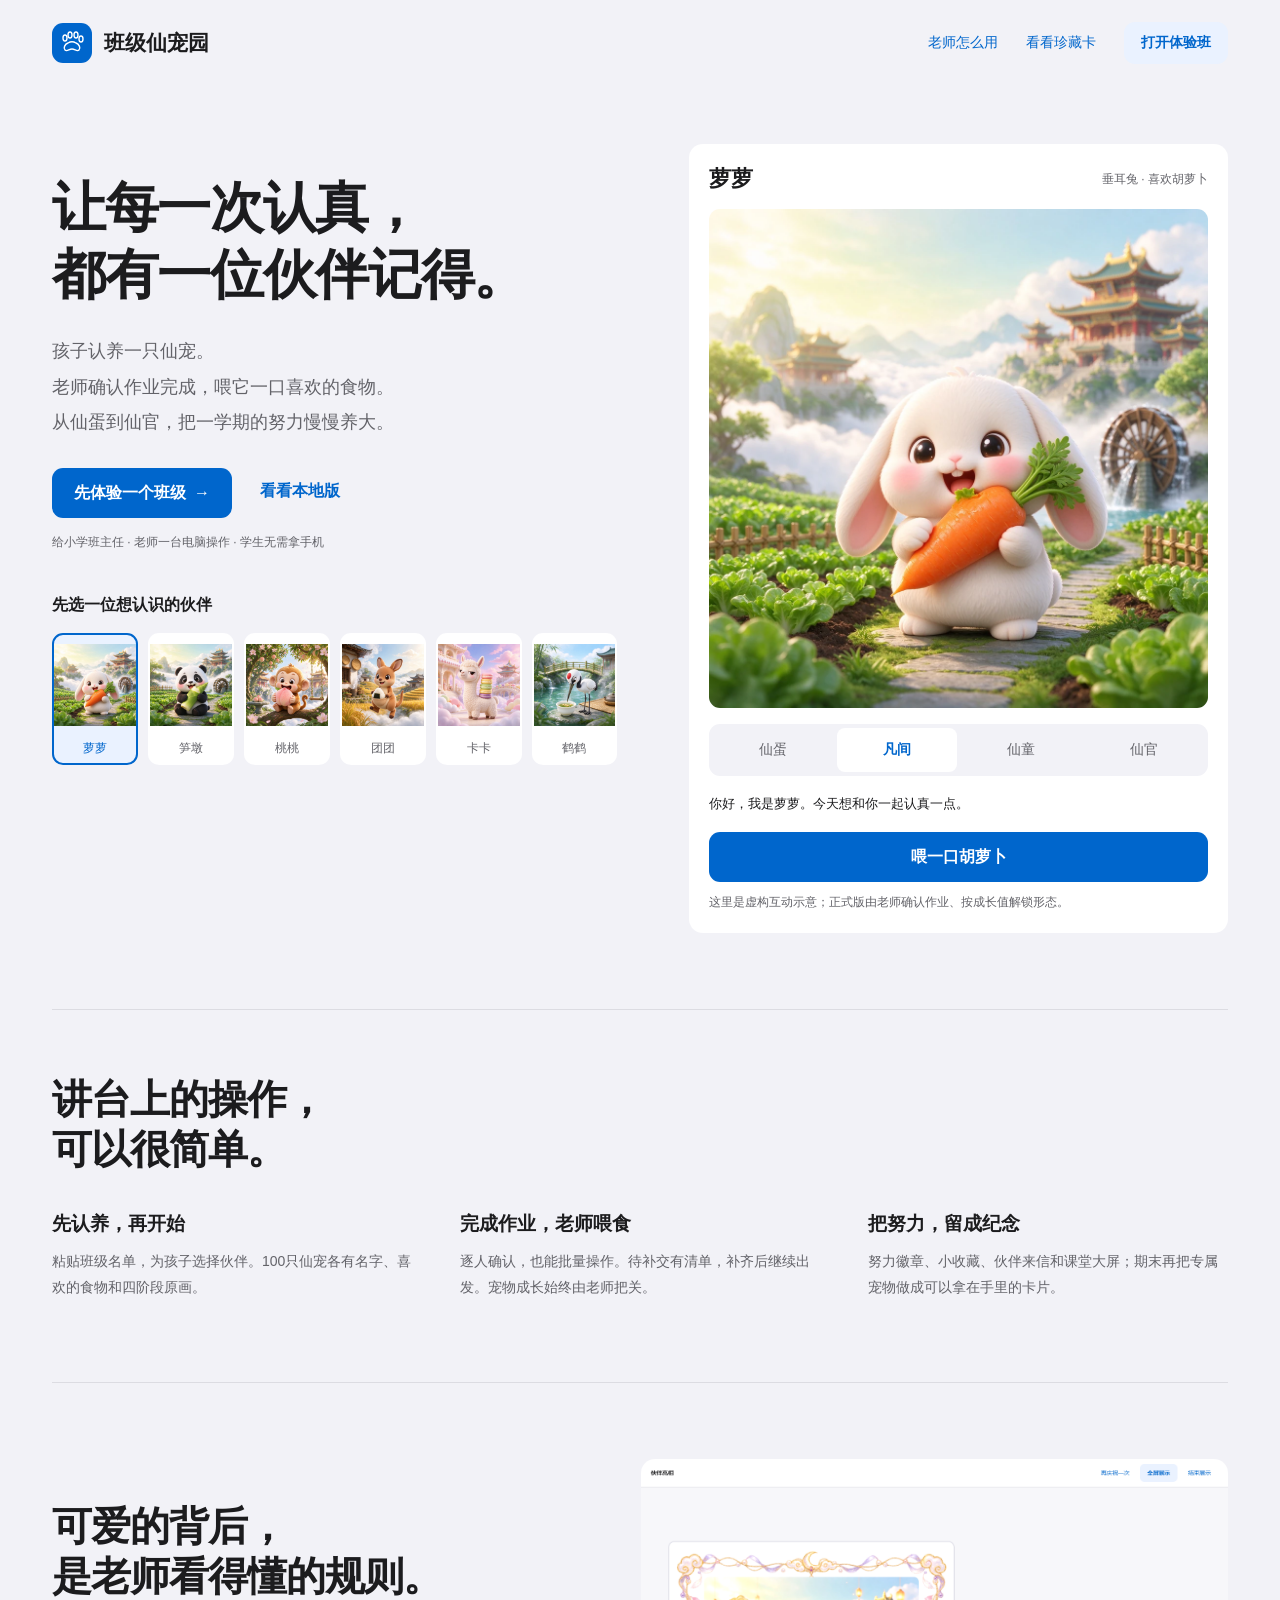
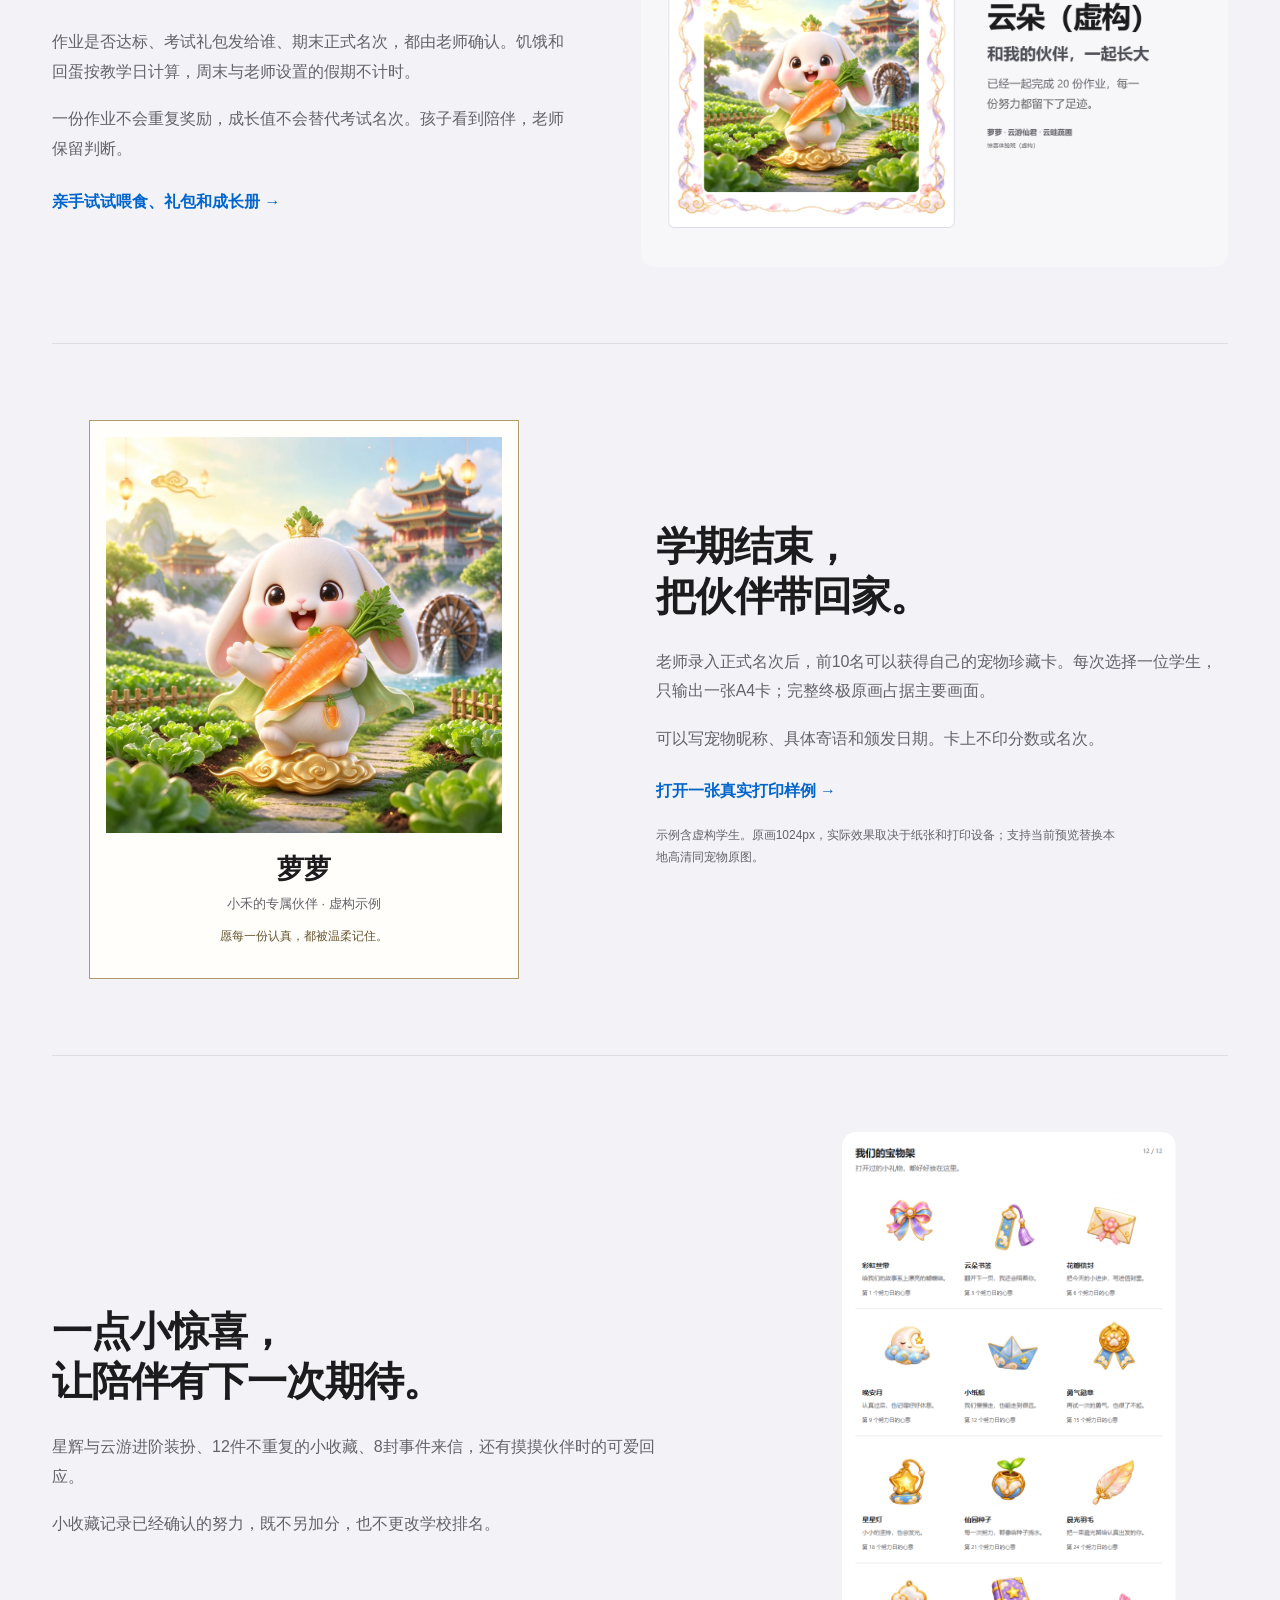
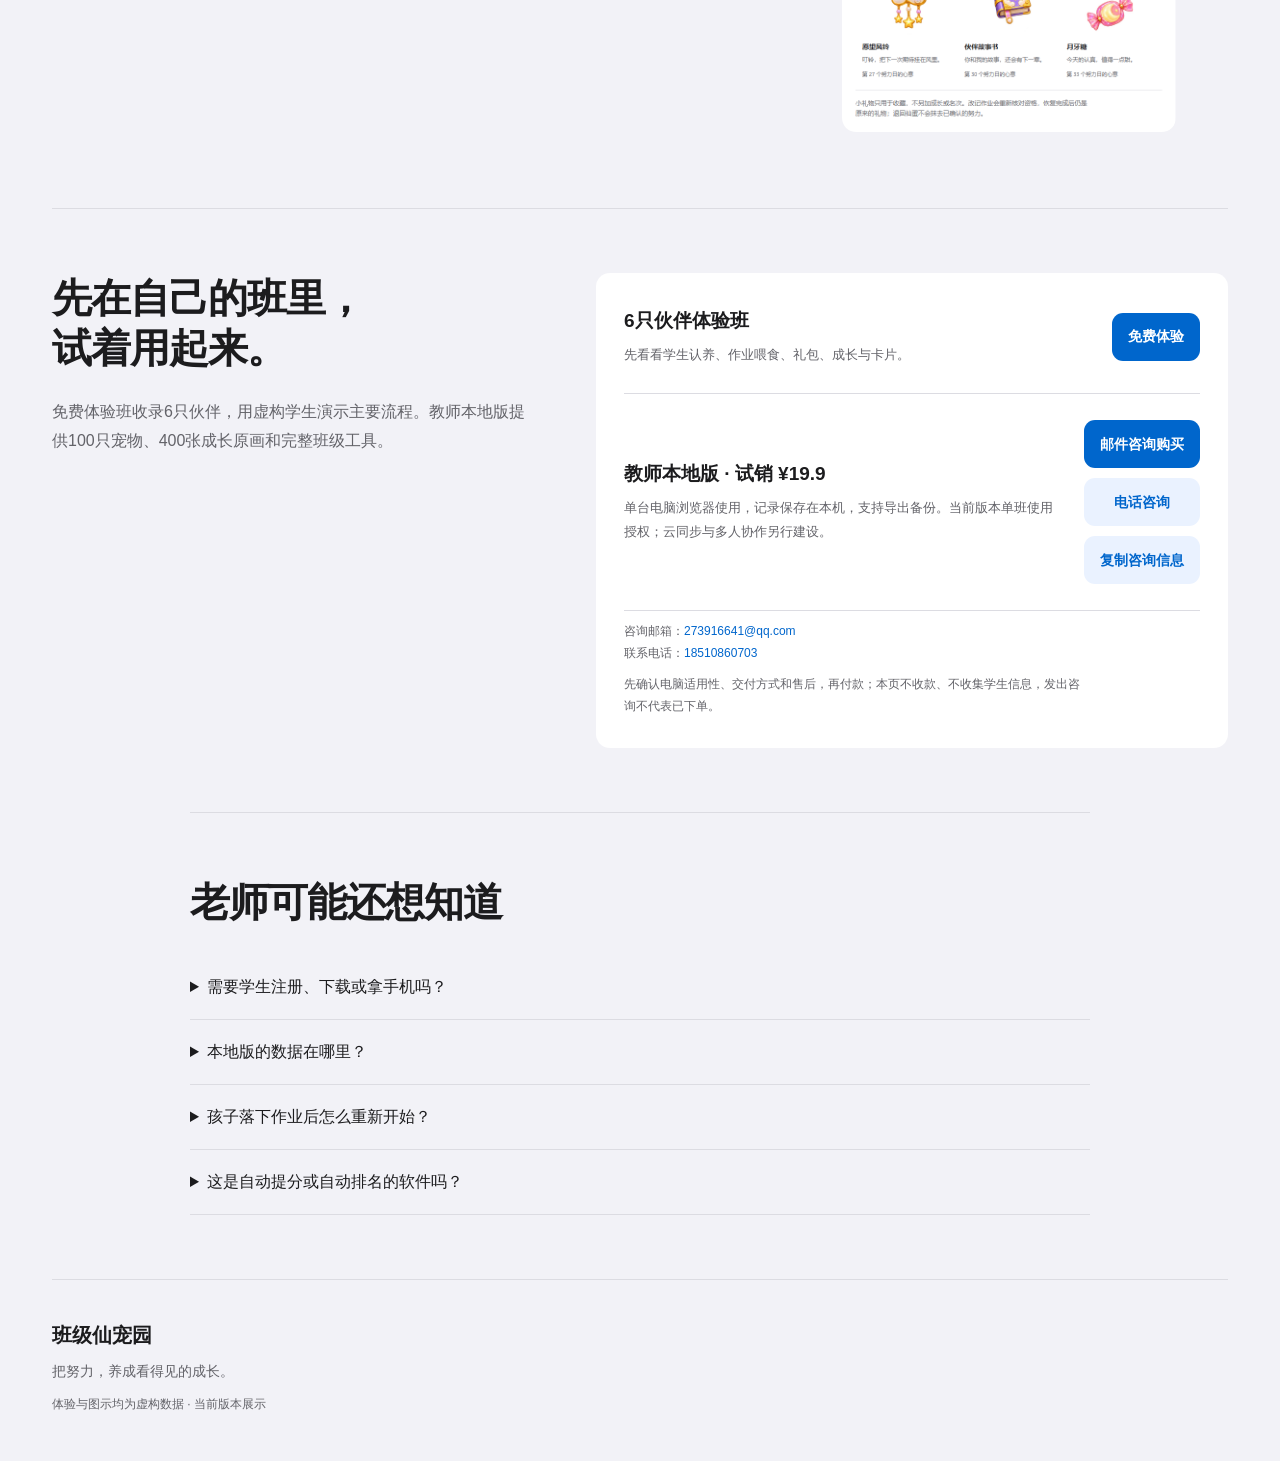
==== index.html @ 9fc4181c "Publish six-pet classroom demo" ====
<!doctype html>
<html lang="zh-CN"><head><meta charset="utf-8"><meta name="viewport" content="width=device-width,initial-scale=1"><meta name="description" content="班级仙宠园：让老师确认的每一份努力，成为宠物的成长。小学班主任用的宠物陪伴、作业激励与单张珍藏卡工具。"><title>班级仙宠园 · 让认真，被伙伴记住</title><link rel="stylesheet" href="sales.css"></head>
<body>
<header class="top"><a class="brand" href="#home"><svg viewBox="0 0 24 24" aria-hidden="true"><path d="M8 12c-3 1-5 5-3 7s4-1 7-1 5 3 7 1 0-6-3-7c-3-2-5-2-8 0Z"/><ellipse cx="5" cy="7" rx="2" ry="3"/><ellipse cx="10" cy="4" rx="2" ry="3"/><ellipse cx="16" cy="4" rx="2" ry="3"/><ellipse cx="21" cy="8" rx="2" ry="3"/></svg>班级仙宠园</a><nav aria-label="页面导航"><a href="#how">老师怎么用</a><a href="#card">看看珍藏卡</a><a class="small-action" href="demo/index.html">打开体验班</a></nav></header>
<main id="home">
<section class="adoption" aria-labelledby="mainTitle"><div class="intro"><h1 id="mainTitle">让每一次认真，<br>都有一位伙伴记得。</h1><p class="lead">孩子认养一只仙宠。<br>老师确认作业完成，喂它一口喜欢的食物。<br>从仙蛋到仙官，把一学期的努力慢慢养大。</p><div class="hero-actions"><a class="primary" href="demo/index.html">先体验一个班级<span aria-hidden="true"> →</span></a><a class="text-link" href="#offer">看看本地版</a></div><p class="caption">给小学班主任 · 老师一台电脑操作 · 学生无需拿手机</p><div class="pet-pick"><h2>先选一位想认识的伙伴</h2><div id="petPicker" class="pet-picker" role="group" aria-label="选择演示宠物"></div></div></div>
<div class="pet-preview"><div class="preview-title"><strong id="petName">萝萝</strong><span id="petSpecies">垂耳兔 · 喜欢胡萝卜</span></div><img id="mainPet" src="assets/pet-1-mortal.webp" width="1024" height="1024" alt="萝萝的凡间形态"><div class="form-picker" role="group" aria-label="预览四种成长形态"><button data-form="egg">仙蛋</button><button data-form="mortal" aria-pressed="true">凡间</button><button data-form="child">仙童</button><button data-form="official">仙官</button></div><div class="pet-reply" role="status"><span id="petReply">给我一口喜欢的食物，听听我想说的话。</span></div><button id="tryFeed" class="primary feed">喂一口胡萝卜</button><p class="caption demo-note">这里是虚构互动示意；正式版由老师确认作业、按成长值解锁形态。</p></div></section>
<section id="how" class="how"><h2>讲台上的操作，<br>可以很简单。</h2><div class="steps"><article><h3>先认养，再开始</h3><p>粘贴班级名单，为孩子选择伙伴。100只仙宠各有名字、喜欢的食物和四阶段原画。</p></article><article><h3>完成作业，老师喂食</h3><p>逐人确认，也能批量操作。待补交有清单，补齐后继续出发。宠物成长始终由老师把关。</p></article><article><h3>把努力，留成纪念</h3><p>努力徽章、小收藏、伙伴来信和课堂大屏；期末再把专属宠物做成可以拿在手里的卡片。</p></article></div></section>
<section class="proof"><div><h2>可爱的背后，<br>是老师看得懂的规则。</h2><p>作业是否达标、考试礼包发给谁、期末正式名次，都由老师确认。饥饿和回蛋按教学日计算，周末与老师设置的假期不计时。</p><p>一份作业不会重复奖励，成长值不会替代考试名次。孩子看到陪伴，老师保留判断。</p><a class="text-link" href="demo/index.html">亲手试试喂食、礼包和成长册 →</a></div><img src="assets/classroom.png" width="1440" height="1000" loading="lazy" alt="虚构学生的伙伴大屏展示，完整宠物原画与表扬文字"></section>
<section id="card" class="card-story"><div class="card-picture"><img id="cardPet" src="assets/pet-1-official.webp" width="1024" height="1024" loading="lazy" alt="萝萝的仙官终极原画"><div><strong id="cardPetName">萝萝</strong><span>小禾的专属伙伴 · 虚构示例</span><p>愿每一份认真，都被温柔记住。</p></div></div><div><h2>学期结束，<br>把伙伴带回家。</h2><p>老师录入正式名次后，前10名可以获得自己的宠物珍藏卡。每次选择一位学生，只输出一张A4卡；完整终极原画占据主要画面。</p><p>可以写宠物昵称、具体寄语和颁发日期。卡上不印分数或名次。</p><a class="text-link" href="assets/单张卡样例.pdf" target="_blank" rel="noopener">打开一张真实打印样例 →</a><p class="caption">示例含虚构学生。原画1024px，实际效果取决于纸张和打印设备；支持当前预览替换本地高清同宠物原图。</p></div></section>
<section class="collection-story"><div><h2>一点小惊喜，<br>让陪伴有下一次期待。</h2><p>星辉与云游进阶装扮、12件不重复的小收藏、8封事件来信，还有摸摸伙伴时的可爱回应。</p><p>小收藏记录已经确认的努力，既不另加分，也不更改学校排名。</p></div><img src="assets/collection.png" width="694" height="1246" loading="lazy" alt="12件收藏插画：丝带、书签、信封、月亮、纸船、勋章等"></section>
<section id="offer" class="offer"><div><h2>先在自己的班里，<br>试着用起来。</h2><p>免费体验班收录6只伙伴，用虚构学生演示主要流程。教师本地版提供100只宠物、400张成长原画和完整班级工具。</p></div><div class="offer-body"><div class="offer-line"><div><h3>6只伙伴体验班</h3><p>先看看学生认养、作业喂食、礼包、成长与卡片。</p></div><a class="primary" href="demo/index.html">免费体验</a></div><div class="offer-line"><div><h3>教师本地版 · 试销 ¥19.9</h3><p>单台电脑浏览器使用，记录保存在本机，支持导出备份。当前版本单班使用授权；云同步与多人协作另行建设。</p></div><div class="offer-contact"><a class="primary" id="emailPurchase" href="mailto:273916641@qq.com?subject=%E5%92%A8%E8%AF%A2%E8%B4%AD%E4%B9%B0%E7%8F%AD%E7%BA%A7%E4%BB%99%E5%AE%A0%E5%9B%AD%E6%95%99%E5%B8%88%E6%9C%AC%E5%9C%B0%E7%89%88&amp;body=%E6%82%A8%E5%A5%BD%EF%BC%8C%E6%88%91%E6%83%B3%E4%BA%86%E8%A7%A319.9%E5%85%83%E8%AF%95%E9%94%80%E7%9A%84%E7%8F%AD%E7%BA%A7%E4%BB%99%E5%AE%A0%E5%9B%AD%E6%95%99%E5%B8%88%E6%9C%AC%E5%9C%B0%E7%89%88%EF%BC%88%E5%BD%93%E5%89%8D%E7%89%88%E6%9C%AC%E3%80%81%E5%8D%95%E8%80%81%E5%B8%88%E5%8D%95%E7%8F%AD%EF%BC%89%E3%80%82%E8%AF%B7%E5%85%88%E7%A1%AE%E8%AE%A4%E9%80%82%E7%94%A8%E7%94%B5%E8%84%91%E3%80%81%E4%BA%A4%E4%BB%98%E6%96%B9%E5%BC%8F%E3%80%81%E5%94%AE%E5%90%8E%E8%8C%83%E5%9B%B4%E5%92%8C%E4%BB%98%E6%AC%BE%E4%BF%A1%E6%81%AF%E3%80%82%E8%AF%B7%E5%8B%BF%E5%9C%A8%E9%82%AE%E4%BB%B6%E4%B8%AD%E5%8F%91%E9%80%81%E5%AD%A6%E7%94%9F%E7%9C%9F%E5%AE%9E%E5%90%8D%E5%8D%95%E3%80%82">邮件咨询购买</a><a class="secondary" id="phonePurchase" href="tel:+8618510860703">电话咨询</a><button class="secondary" id="interestButton">复制咨询信息</button></div></div><div id="interestBox" hidden><label for="interestText">复制后发送至 273916641@qq.com，也可拨打 18510860703 咨询</label><textarea id="interestText" rows="4" readonly>我想了解“班级仙宠园”教师本地版：请发我当前试销报价、完整交付内容、使用要求与售后范围。我已经体验过示例班级。
咨询邮箱：273916641@qq.com
联系电话：18510860703</textarea><p id="copyStatus" role="status"></p></div><p class="caption contact-details">咨询邮箱：<a href="mailto:273916641@qq.com">273916641@qq.com</a><br>联系电话：<a href="tel:+8618510860703">18510860703</a></p><p class="caption">先确认电脑适用性、交付方式和售后，再付款；本页不收款、不收集学生信息，发出咨询不代表已下单。</p></div></section>
<section class="faq"><h2>老师可能还想知道</h2><details><summary>需要学生注册、下载或拿手机吗？</summary><p>不需要。主要操作由老师在电脑上完成，可以用教室大屏展示伙伴和表扬。</p></details><details><summary>本地版的数据在哪里？</summary><p>保存在这台电脑、这个浏览器内。请定期导出班级备份；清理浏览器数据、换浏览器或换电脑时，需要用备份恢复。本地版不自动跨设备同步。</p></details><details><summary>孩子落下作业后怎么重新开始？</summary><p>老师确认补交后可以继续喂食；三教学日饥饿回蛋的默认规则可调整。过往已确认的努力与收藏保留。老师应结合孩子的具体情况使用工具。</p></details><details><summary>这是自动提分或自动排名的软件吗？</summary><p>它是课堂激励与陪伴工具，成绩效果需要真实班级使用后验证。考试奖励和学校正式名次由老师确认，软件不自动替老师评价学生。</p></details></section>
</main><footer><strong>班级仙宠园</strong><p>把努力，养成看得见的成长。</p><span>体验与图示均为虚构数据 · 当前版本展示</span></footer>
<script src="pet-samples.js"></script><script src="sales.js"></script></body></html>
---- sales.css ----
:root{--paper:#f2f2f7;--surface:#fff;--ink:#1c1c1e;--muted:#636369;--accent:#0066cc;--pale:#eaf2ff;--line:#dcdce2;--radius:14px;font-family:-apple-system,BlinkMacSystemFont,"Segoe UI","PingFang SC","Microsoft YaHei",sans-serif;color:var(--ink);background:var(--paper);color-scheme:light}*{box-sizing:border-box}body{margin:0;-webkit-font-smoothing:antialiased}button,a,input,textarea{font:inherit}a{color:var(--accent);text-decoration:none}button{cursor:pointer}button:focus-visible,a:focus-visible,summary:focus-visible,textarea:focus-visible{outline:3px solid var(--accent);outline-offset:4px}p{font-size:16px;line-height:1.85;margin:0 0 18px;max-width:70ch;color:var(--muted)}h1,h2,h3{margin:0;line-height:1.25;letter-spacing:-.025em}h1{font-size:clamp(35px,4.2vw,56px);font-weight:750}h2{font-size:clamp(28px,3.2vw,40px);font-weight:700}h3{font-size:19px;line-height:1.5;letter-spacing:0}.top{max-width:1248px;margin:auto;min-height:86px;padding:20px 36px;display:flex;justify-content:space-between;align-items:center;gap:24px}.brand{display:flex;align-items:center;gap:12px;font-size:21px;font-weight:700;color:var(--ink)}.brand svg{width:40px;height:40px;fill:none;stroke:white;stroke-width:1.4;background:var(--accent);padding:8px;border-radius:11px}.top nav{display:flex;align-items:center;gap:28px;font-size:14px}.small-action{padding:12px 17px;border-radius:11px;background:var(--pale);font-weight:600}main{max-width:1248px;margin:auto;padding:30px 36px 0}.adoption{display:grid;grid-template-columns:1.05fr 1fr;align-items:start;gap:72px;padding:28px 0 76px}.intro{padding-top:30px}.lead{margin-top:26px;font-size:18px;line-height:1.95}.hero-actions{display:flex;align-items:center;gap:28px;margin:28px 0 14px}.primary,.secondary{border:0;display:inline-flex;align-items:center;justify-content:center;gap:8px;min-height:48px;padding:13px 22px;border-radius:11px;background:var(--accent);color:white;font-weight:600;line-height:1.5}.primary:hover{background:#0057ad}.secondary{background:var(--pale);color:var(--accent)}.secondary:hover{background:#dceaff}.text-link{display:inline-block;font-weight:600;min-height:44px;padding:10px 0}.caption{font-size:12px;line-height:1.8;color:var(--muted);margin:10px 0}.pet-pick{margin-top:42px}.pet-pick h2{font-size:16px;letter-spacing:0;margin-bottom:18px}.pet-picker{display:grid;grid-template-columns:repeat(6,minmax(0,1fr));gap:10px}.pet-picker button{padding:0 0 6px;border:2px solid transparent;background:var(--surface);border-radius:11px;overflow:hidden;min-height:66px;font-size:12px;color:var(--muted)}.pet-picker button[aria-pressed=true]{border-color:var(--accent);color:var(--accent);background:var(--pale)}.pet-picker img{display:block;width:100%;aspect-ratio:1;object-fit:contain}.pet-picker span{display:block;padding-top:5px}.pet-preview{background:var(--surface);padding:20px;border-radius:var(--radius)}.preview-title{display:flex;justify-content:space-between;align-items:center;gap:12px;margin:0 0 15px}.preview-title strong{font-size:22px}.preview-title>span{font-size:12px;color:var(--muted)}#mainPet{display:block;width:100%;height:auto;aspect-ratio:1;object-fit:contain;border-radius:11px}.form-picker{display:grid;grid-template-columns:repeat(4,1fr);padding:4px;background:var(--paper);border-radius:11px;margin-top:16px;gap:4px}.form-picker button{min-height:44px;border:0;border-radius:8px;background:transparent;color:var(--muted);font-size:14px}.form-picker button[aria-pressed=true]{color:var(--accent);background:var(--surface);font-weight:600}.pet-reply{font-size:13px;line-height:1.7;min-height:56px;display:flex;align-items:center;padding:12px 0}.feed{width:100%}.demo-note{margin-bottom:0}.how{padding:64px 0;border-top:1px solid var(--line)}.steps{display:grid;grid-template-columns:repeat(3,minmax(0,1fr));gap:48px;margin-top:36px}.steps h3{margin-bottom:10px}.steps p{font-size:14px}.proof,.card-story,.collection-story{display:grid;grid-template-columns:1fr 1.12fr;gap:64px;align-items:center;border-top:1px solid var(--line);padding:76px 0}.proof h2,.card-story h2,.collection-story h2{margin-bottom:26px}.proof>img{width:100%;height:auto;border-radius:14px}.card-story{grid-template-columns:.88fr 1fr;gap:100px}.card-picture{padding:16px;background:#fffefb;border:1px solid #b29a69;max-width:430px;justify-self:center;text-align:center}.card-picture img{display:block;width:100%;height:auto;object-fit:contain}.card-picture>div{padding:18px 10px 2px}.card-picture strong{display:block;font-size:27px}.card-picture span{display:block;font-size:13px;color:var(--muted);margin-top:8px}.card-picture p{font-size:12px;margin:12px 0;color:#685530}.collection-story{grid-template-columns:1fr .65fr}.collection-story>img{max-height:600px;max-width:100%;width:auto;justify-self:center;border-radius:14px}.offer{padding:64px 0;border-top:1px solid var(--line);display:grid;grid-template-columns:.75fr 1fr;gap:70px}.offer h2{margin-bottom:24px}.offer-body{background:var(--surface);padding:8px 28px 20px;border-radius:var(--radius)}.offer-line{padding:26px 0;display:flex;align-items:center;justify-content:space-between;gap:24px;border-bottom:1px solid var(--line)}.offer-line p{font-size:13px;margin:8px 0 0}.offer-line a,.offer-line button{flex:none;font-size:14px}.offer-line .primary,.offer-line .secondary{padding:12px 16px}.faq{padding:64px 0;border-top:1px solid var(--line);max-width:900px;margin:auto}.faq h2{margin-bottom:28px}.faq details{border-bottom:1px solid var(--line)}.faq summary{cursor:pointer;min-height:64px;padding:20px 0;line-height:1.5;font-size:16px}.faq details p{font-size:14px;padding:0 16px 12px}.offer label{display:block;margin:22px 0 10px;font-size:14px;font-weight:600}.offer textarea{width:100%;font-size:14px;line-height:1.7;border:1px solid #b8b8c0;background:var(--surface);color:var(--ink);border-radius:10px;padding:12px;resize:vertical}.offer #copyStatus{font-size:13px;color:var(--accent);margin:8px 0 0}footer{max-width:1176px;margin:auto;padding:42px 0 48px;border-top:1px solid var(--line)}footer strong{font-size:20px}footer p{font-size:14px;margin:10px 0}footer>span{font-size:12px;color:var(--muted)}.pet-preview.fed #mainPet{animation:pet-greeting .65s cubic-bezier(.16,1,.3,1)}@keyframes pet-greeting{0%{transform:translateY(0) scale(1)}40%{transform:translateY(-6px) scale(1.015)}100%{transform:translateY(0) scale(1)}}@media(max-width:1000px){.adoption{gap:32px}.intro{padding-top:6px}.lead{font-size:16px}.pet-picker{grid-template-columns:repeat(3,1fr);max-width:310px}.pet-picker img{max-height:64px;object-fit:contain}.proof,.card-story,.collection-story{gap:36px}.offer{gap:28px;grid-template-columns:1fr}.offer-line>div{max-width:70ch}.steps{gap:24px}footer{margin:0 36px}}@media(max-width:700px){.top{padding:18px 20px;align-items:flex-start;gap:14px}.brand{font-size:17px;gap:8px;white-space:nowrap}.brand svg{width:32px;height:32px;padding:6px}.top nav{gap:0}.top nav>a:not(.small-action){display:none}.small-action{font-size:12px;padding:10px 12px;min-height:44px}main{padding:18px 20px 0}.adoption{grid-template-columns:1fr;gap:28px;padding:18px 0 48px}.intro h1{font-size:35px}.lead{margin-top:20px;line-height:1.85}.hero-actions{gap:22px;margin:22px 0 12px}.hero-actions .primary{padding:12px 16px;font-size:14px}.hero-actions .text-link{font-size:14px}.pet-pick{margin-top:28px}.pet-picker{max-width:none;grid-template-columns:repeat(6,minmax(0,1fr));gap:6px}.pet-picker img{max-height:none}.pet-picker button{font-size:11px;min-height:60px}.pet-preview{padding:16px}.preview-title>span{font-size:11px}.how,.faq{padding:44px 0}.how h2{font-size:30px}.steps{grid-template-columns:1fr;gap:24px;margin-top:28px}.steps h3{font-size:18px}.steps p{margin-bottom:0}.proof,.card-story,.collection-story{grid-template-columns:1fr;padding:44px 0;gap:28px}.proof h2,.card-story h2,.collection-story h2{font-size:30px;margin-bottom:20px}.proof p,.card-story p,.collection-story p{font-size:14px}.proof>img{order:-1}.card-story>div:last-child{order:-1}.card-picture{max-width:360px}.collection-story>img{max-height:560px}.offer{padding:44px 0;gap:24px}.offer-body{padding:4px 20px 18px}.offer-line{align-items:flex-start;flex-direction:column;gap:16px}.offer-line>button,.offer-line>a{width:100%}.offer h2,.faq h2{font-size:30px}.faq summary{font-size:15px}footer{margin:0 20px;padding:28px 0 36px}}@media(max-width:360px){.pet-picker{grid-template-columns:repeat(3,1fr)}.pet-picker img{max-height:64px}.hero-actions{align-items:flex-start;flex-direction:column;gap:2px}.intro h1{font-size:32px}.brand{font-size:16px}}@media(prefers-reduced-motion:reduce){.pet-preview.fed #mainPet{animation:none}}
.offer-contact{display:flex;flex-direction:column;gap:10px;flex:none}.offer-contact a,.offer-contact button{width:100%}@media(max-width:700px){.offer-contact{width:100%}}
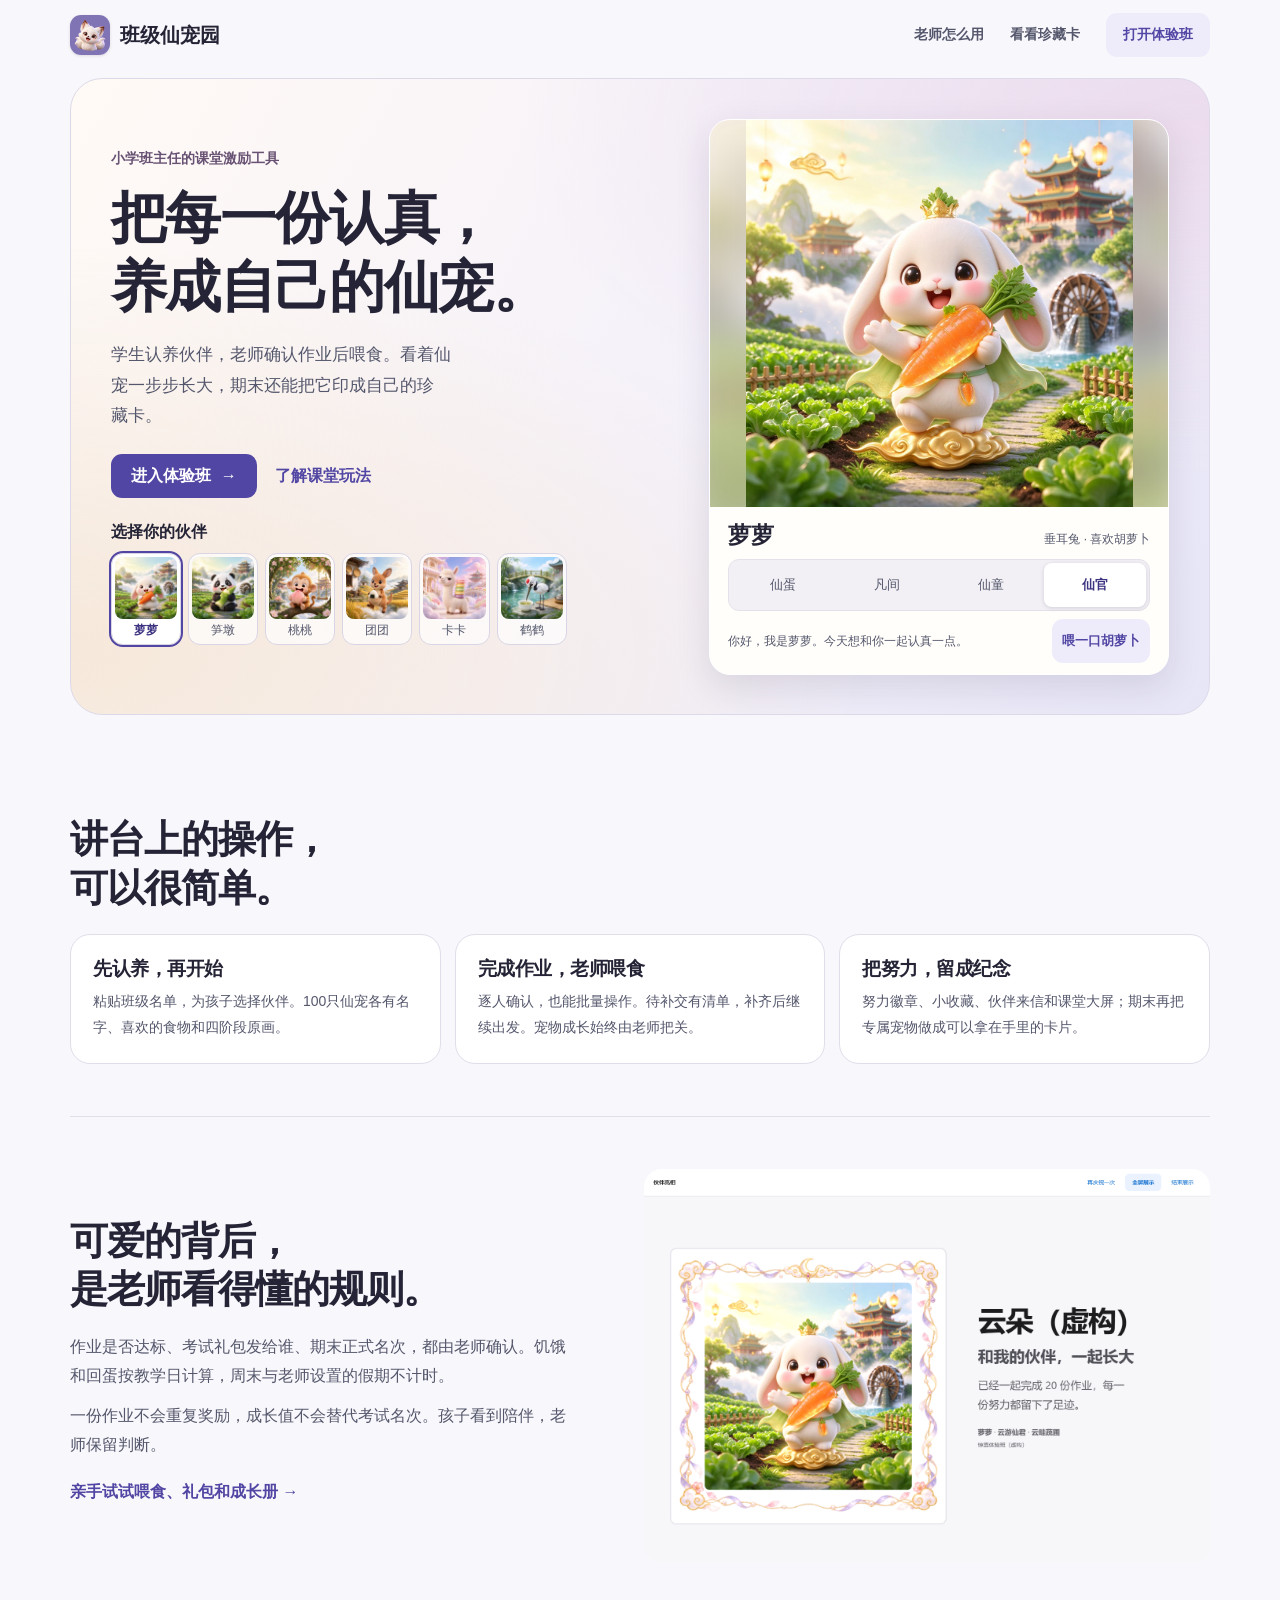
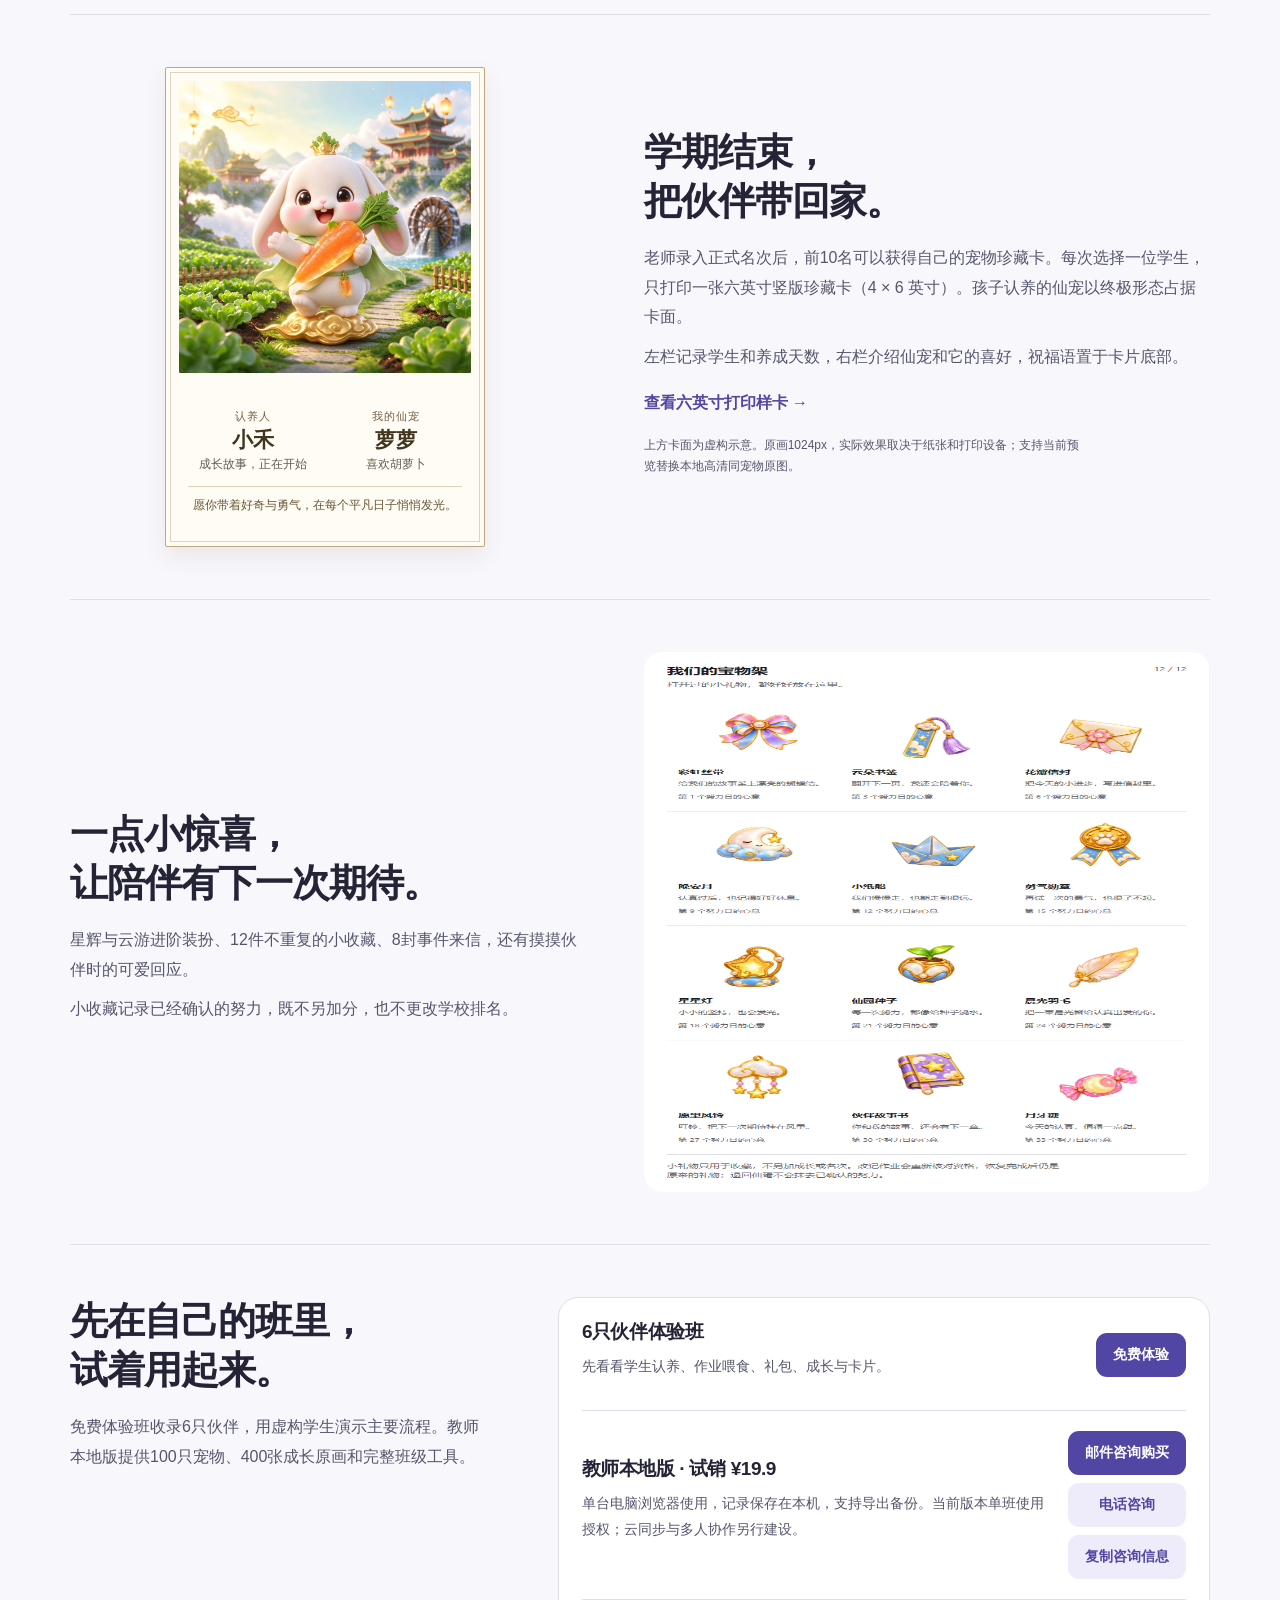
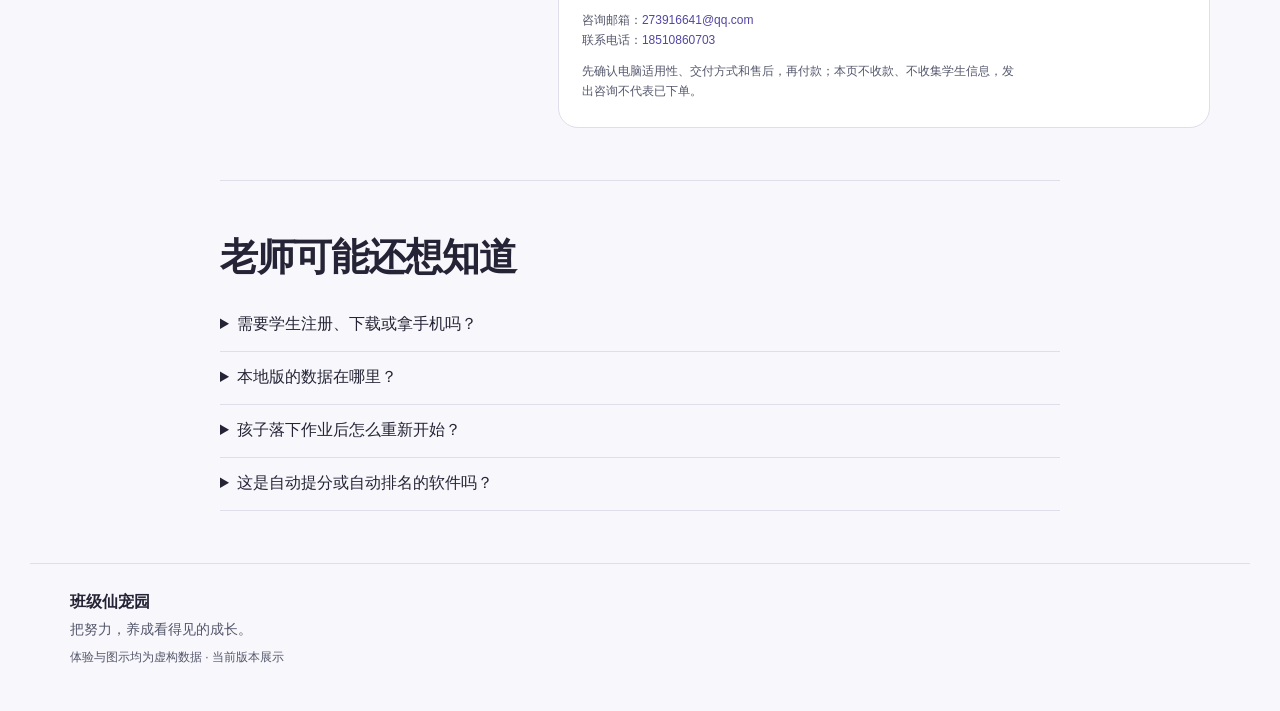
==== commit 4f32a063: "Redesign classroom and printable six-inch companion cards" ====
--- a/index.html
+++ b/index.html
@@ -1,13 +1,28 @@
 <!doctype html>
-<html lang="zh-CN"><head><meta charset="utf-8"><meta name="viewport" content="width=device-width,initial-scale=1"><meta name="description" content="班级仙宠园：让老师确认的每一份努力，成为宠物的成长。小学班主任用的宠物陪伴、作业激励与单张珍藏卡工具。"><title>班级仙宠园 · 让认真，被伙伴记住</title><link rel="stylesheet" href="sales.css"></head>
+<html lang="zh-CN"><head><meta charset="utf-8"><meta name="viewport" content="width=device-width,initial-scale=1"><meta name="description" content="班级仙宠园：让老师确认的每一份努力，成为宠物的成长。小学班主任用的宠物陪伴、作业激励与单张珍藏卡工具。"><title>班级仙宠园 · 让认真，被伙伴记住</title><link rel="icon" href="brand-icon.png"><link rel="stylesheet" href="sales.css"></head>
 <body>
-<header class="top"><a class="brand" href="#home"><svg viewBox="0 0 24 24" aria-hidden="true"><path d="M8 12c-3 1-5 5-3 7s4-1 7-1 5 3 7 1 0-6-3-7c-3-2-5-2-8 0Z"/><ellipse cx="5" cy="7" rx="2" ry="3"/><ellipse cx="10" cy="4" rx="2" ry="3"/><ellipse cx="16" cy="4" rx="2" ry="3"/><ellipse cx="21" cy="8" rx="2" ry="3"/></svg>班级仙宠园</a><nav aria-label="页面导航"><a href="#how">老师怎么用</a><a href="#card">看看珍藏卡</a><a class="small-action" href="demo/index.html">打开体验班</a></nav></header>
+<header class="top"><a class="brand" href="#home"><img src="brand-icon.png" alt="" width="40" height="40">班级仙宠园</a><nav aria-label="页面导航"><a href="#how">老师怎么用</a><a href="#card">看看珍藏卡</a><a class="small-action" href="demo/index.html">打开体验班</a></nav></header>
 <main id="home">
-<section class="adoption" aria-labelledby="mainTitle"><div class="intro"><h1 id="mainTitle">让每一次认真，<br>都有一位伙伴记得。</h1><p class="lead">孩子认养一只仙宠。<br>老师确认作业完成，喂它一口喜欢的食物。<br>从仙蛋到仙官，把一学期的努力慢慢养大。</p><div class="hero-actions"><a class="primary" href="demo/index.html">先体验一个班级<span aria-hidden="true"> →</span></a><a class="text-link" href="#offer">看看本地版</a></div><p class="caption">给小学班主任 · 老师一台电脑操作 · 学生无需拿手机</p><div class="pet-pick"><h2>先选一位想认识的伙伴</h2><div id="petPicker" class="pet-picker" role="group" aria-label="选择演示宠物"></div></div></div>
-<div class="pet-preview"><div class="preview-title"><strong id="petName">萝萝</strong><span id="petSpecies">垂耳兔 · 喜欢胡萝卜</span></div><img id="mainPet" src="assets/pet-1-mortal.webp" width="1024" height="1024" alt="萝萝的凡间形态"><div class="form-picker" role="group" aria-label="预览四种成长形态"><button data-form="egg">仙蛋</button><button data-form="mortal" aria-pressed="true">凡间</button><button data-form="child">仙童</button><button data-form="official">仙官</button></div><div class="pet-reply" role="status"><span id="petReply">给我一口喜欢的食物，听听我想说的话。</span></div><button id="tryFeed" class="primary feed">喂一口胡萝卜</button><p class="caption demo-note">这里是虚构互动示意；正式版由老师确认作业、按成长值解锁形态。</p></div></section>
+<section class="adoption" aria-labelledby="mainTitle">
+  <div class="intro">
+    <p class="audience">小学班主任的课堂激励工具</p>
+    <h1 id="mainTitle">把每一份认真，<br>养成自己的仙宠。</h1>
+    <p class="lead">学生认养伙伴，老师确认作业后喂食。看着仙宠一步步长大，期末还能把它印成自己的珍藏卡。</p>
+    <div class="hero-actions"><a class="primary" href="demo/index.html">进入体验班 <span aria-hidden="true">→</span></a><a class="text-link" href="#how">了解课堂玩法</a></div>
+  </div>
+  <div class="pet-preview">
+    <div class="art-frame"><img id="mainPet" src="assets/pet-1-official.webp" width="1024" height="1024" alt="萝萝的仙官形态"></div>
+    <div class="preview-body">
+      <div class="preview-title"><strong id="petName">萝萝</strong><span id="petSpecies">垂耳兔 · 喜欢胡萝卜</span></div>
+      <div class="form-picker" role="group" aria-label="预览成长形态"><button data-form="egg">仙蛋</button><button data-form="mortal">凡间</button><button data-form="child">仙童</button><button data-form="official" aria-pressed="true">仙官</button></div>
+      <div class="feed-row"><p class="pet-reply" id="petReply" role="status">给我一口喜欢的食物吧。</p><button id="tryFeed" class="secondary feed">喂一口胡萝卜</button></div>
+    </div>
+  </div>
+  <div class="pet-pick"><h2>选择你的伙伴</h2><div id="petPicker" class="pet-picker" role="group" aria-label="选择演示宠物"></div></div>
+</section>
 <section id="how" class="how"><h2>讲台上的操作，<br>可以很简单。</h2><div class="steps"><article><h3>先认养，再开始</h3><p>粘贴班级名单，为孩子选择伙伴。100只仙宠各有名字、喜欢的食物和四阶段原画。</p></article><article><h3>完成作业，老师喂食</h3><p>逐人确认，也能批量操作。待补交有清单，补齐后继续出发。宠物成长始终由老师把关。</p></article><article><h3>把努力，留成纪念</h3><p>努力徽章、小收藏、伙伴来信和课堂大屏；期末再把专属宠物做成可以拿在手里的卡片。</p></article></div></section>
 <section class="proof"><div><h2>可爱的背后，<br>是老师看得懂的规则。</h2><p>作业是否达标、考试礼包发给谁、期末正式名次，都由老师确认。饥饿和回蛋按教学日计算，周末与老师设置的假期不计时。</p><p>一份作业不会重复奖励，成长值不会替代考试名次。孩子看到陪伴，老师保留判断。</p><a class="text-link" href="demo/index.html">亲手试试喂食、礼包和成长册 →</a></div><img src="assets/classroom.png" width="1440" height="1000" loading="lazy" alt="虚构学生的伙伴大屏展示，完整宠物原画与表扬文字"></section>
-<section id="card" class="card-story"><div class="card-picture"><img id="cardPet" src="assets/pet-1-official.webp" width="1024" height="1024" loading="lazy" alt="萝萝的仙官终极原画"><div><strong id="cardPetName">萝萝</strong><span>小禾的专属伙伴 · 虚构示例</span><p>愿每一份认真，都被温柔记住。</p></div></div><div><h2>学期结束，<br>把伙伴带回家。</h2><p>老师录入正式名次后，前10名可以获得自己的宠物珍藏卡。每次选择一位学生，只输出一张A4卡；完整终极原画占据主要画面。</p><p>可以写宠物昵称、具体寄语和颁发日期。卡上不印分数或名次。</p><a class="text-link" href="assets/单张卡样例.pdf" target="_blank" rel="noopener">打开一张真实打印样例 →</a><p class="caption">示例含虚构学生。原画1024px，实际效果取决于纸张和打印设备；支持当前预览替换本地高清同宠物原图。</p></div></section>
+<section id="card" class="card-story"><figure class="card-picture" aria-label="虚构学生的六英寸竖版卡片示意"><img id="cardPet" src="assets/pet-1-official.webp" width="1024" height="1024" loading="lazy" alt="萝萝的仙官终极原画"><figcaption><div class="card-owner"><span>认养人</span><strong id="cardOwner">小禾</strong><small id="cardGrowth">成长故事，正在开始</small></div><div class="card-companion"><span>我的仙宠</span><strong id="cardPetName">萝萝</strong><small id="cardPetFood">喜欢胡萝卜</small></div><p id="cardBlessing">愿你带着好奇与勇气，在每个平凡日子悄悄发光。</p></figcaption></figure><div><h2>学期结束，<br>把伙伴带回家。</h2><p>老师录入正式名次后，前10名可以获得自己的宠物珍藏卡。每次选择一位学生，只打印一张六英寸竖版珍藏卡（4 × 6 英寸）。孩子认养的仙宠以终极形态占据卡面。</p><p>左栏记录学生和养成天数，右栏介绍仙宠和它的喜好，祝福语置于卡片底部。</p><a class="text-link" href="assets/单张卡样例.pdf" target="_blank" rel="noopener">查看六英寸打印样卡 →</a><p class="caption">上方卡面为虚构示意。原画1024px，实际效果取决于纸张和打印设备；支持当前预览替换本地高清同宠物原图。</p></div></section>
 <section class="collection-story"><div><h2>一点小惊喜，<br>让陪伴有下一次期待。</h2><p>星辉与云游进阶装扮、12件不重复的小收藏、8封事件来信，还有摸摸伙伴时的可爱回应。</p><p>小收藏记录已经确认的努力，既不另加分，也不更改学校排名。</p></div><img src="assets/collection.png" width="694" height="1246" loading="lazy" alt="12件收藏插画：丝带、书签、信封、月亮、纸船、勋章等"></section>
 <section id="offer" class="offer"><div><h2>先在自己的班里，<br>试着用起来。</h2><p>免费体验班收录6只伙伴，用虚构学生演示主要流程。教师本地版提供100只宠物、400张成长原画和完整班级工具。</p></div><div class="offer-body"><div class="offer-line"><div><h3>6只伙伴体验班</h3><p>先看看学生认养、作业喂食、礼包、成长与卡片。</p></div><a class="primary" href="demo/index.html">免费体验</a></div><div class="offer-line"><div><h3>教师本地版 · 试销 ¥19.9</h3><p>单台电脑浏览器使用，记录保存在本机，支持导出备份。当前版本单班使用授权；云同步与多人协作另行建设。</p></div><div class="offer-contact"><a class="primary" id="emailPurchase" href="mailto:273916641@qq.com?subject=%E5%92%A8%E8%AF%A2%E8%B4%AD%E4%B9%B0%E7%8F%AD%E7%BA%A7%E4%BB%99%E5%AE%A0%E5%9B%AD%E6%95%99%E5%B8%88%E6%9C%AC%E5%9C%B0%E7%89%88&amp;body=%E6%82%A8%E5%A5%BD%EF%BC%8C%E6%88%91%E6%83%B3%E4%BA%86%E8%A7%A319.9%E5%85%83%E8%AF%95%E9%94%80%E7%9A%84%E7%8F%AD%E7%BA%A7%E4%BB%99%E5%AE%A0%E5%9B%AD%E6%95%99%E5%B8%88%E6%9C%AC%E5%9C%B0%E7%89%88%EF%BC%88%E5%BD%93%E5%89%8D%E7%89%88%E6%9C%AC%E3%80%81%E5%8D%95%E8%80%81%E5%B8%88%E5%8D%95%E7%8F%AD%EF%BC%89%E3%80%82%E8%AF%B7%E5%85%88%E7%A1%AE%E8%AE%A4%E9%80%82%E7%94%A8%E7%94%B5%E8%84%91%E3%80%81%E4%BA%A4%E4%BB%98%E6%96%B9%E5%BC%8F%E3%80%81%E5%94%AE%E5%90%8E%E8%8C%83%E5%9B%B4%E5%92%8C%E4%BB%98%E6%AC%BE%E4%BF%A1%E6%81%AF%E3%80%82%E8%AF%B7%E5%8B%BF%E5%9C%A8%E9%82%AE%E4%BB%B6%E4%B8%AD%E5%8F%91%E9%80%81%E5%AD%A6%E7%94%9F%E7%9C%9F%E5%AE%9E%E5%90%8D%E5%8D%95%E3%80%82">邮件咨询购买</a><a class="secondary" id="phonePurchase" href="tel:+8618510860703">电话咨询</a><button class="secondary" id="interestButton">复制咨询信息</button></div></div><div id="interestBox" hidden><label for="interestText">复制后发送至 273916641@qq.com，也可拨打 18510860703 咨询</label><textarea id="interestText" rows="4" readonly>我想了解“班级仙宠园”教师本地版：请发我当前试销报价、完整交付内容、使用要求与售后范围。我已经体验过示例班级。
 咨询邮箱：273916641@qq.com
--- a/sales.css
+++ b/sales.css
@@ -1,2 +1,91 @@
-:root{--paper:#f2f2f7;--surface:#fff;--ink:#1c1c1e;--muted:#636369;--accent:#0066cc;--pale:#eaf2ff;--line:#dcdce2;--radius:14px;font-family:-apple-system,BlinkMacSystemFont,"Segoe UI","PingFang SC","Microsoft YaHei",sans-serif;color:var(--ink);background:var(--paper);color-scheme:light}*{box-sizing:border-box}body{margin:0;-webkit-font-smoothing:antialiased}button,a,input,textarea{font:inherit}a{color:var(--accent);text-decoration:none}button{cursor:pointer}button:focus-visible,a:focus-visible,summary:focus-visible,textarea:focus-visible{outline:3px solid var(--accent);outline-offset:4px}p{font-size:16px;line-height:1.85;margin:0 0 18px;max-width:70ch;color:var(--muted)}h1,h2,h3{margin:0;line-height:1.25;letter-spacing:-.025em}h1{font-size:clamp(35px,4.2vw,56px);font-weight:750}h2{font-size:clamp(28px,3.2vw,40px);font-weight:700}h3{font-size:19px;line-height:1.5;letter-spacing:0}.top{max-width:1248px;margin:auto;min-height:86px;padding:20px 36px;display:flex;justify-content:space-between;align-items:center;gap:24px}.brand{display:flex;align-items:center;gap:12px;font-size:21px;font-weight:700;color:var(--ink)}.brand svg{width:40px;height:40px;fill:none;stroke:white;stroke-width:1.4;background:var(--accent);padding:8px;border-radius:11px}.top nav{display:flex;align-items:center;gap:28px;font-size:14px}.small-action{padding:12px 17px;border-radius:11px;background:var(--pale);font-weight:600}main{max-width:1248px;margin:auto;padding:30px 36px 0}.adoption{display:grid;grid-template-columns:1.05fr 1fr;align-items:start;gap:72px;padding:28px 0 76px}.intro{padding-top:30px}.lead{margin-top:26px;font-size:18px;line-height:1.95}.hero-actions{display:flex;align-items:center;gap:28px;margin:28px 0 14px}.primary,.secondary{border:0;display:inline-flex;align-items:center;justify-content:center;gap:8px;min-height:48px;padding:13px 22px;border-radius:11px;background:var(--accent);color:white;font-weight:600;line-height:1.5}.primary:hover{background:#0057ad}.secondary{background:var(--pale);color:var(--accent)}.secondary:hover{background:#dceaff}.text-link{display:inline-block;font-weight:600;min-height:44px;padding:10px 0}.caption{font-size:12px;line-height:1.8;color:var(--muted);margin:10px 0}.pet-pick{margin-top:42px}.pet-pick h2{font-size:16px;letter-spacing:0;margin-bottom:18px}.pet-picker{display:grid;grid-template-columns:repeat(6,minmax(0,1fr));gap:10px}.pet-picker button{padding:0 0 6px;border:2px solid transparent;background:var(--surface);border-radius:11px;overflow:hidden;min-height:66px;font-size:12px;color:var(--muted)}.pet-picker button[aria-pressed=true]{border-color:var(--accent);color:var(--accent);background:var(--pale)}.pet-picker img{display:block;width:100%;aspect-ratio:1;object-fit:contain}.pet-picker span{display:block;padding-top:5px}.pet-preview{background:var(--surface);padding:20px;border-radius:var(--radius)}.preview-title{display:flex;justify-content:space-between;align-items:center;gap:12px;margin:0 0 15px}.preview-title strong{font-size:22px}.preview-title>span{font-size:12px;color:var(--muted)}#mainPet{display:block;width:100%;height:auto;aspect-ratio:1;object-fit:contain;border-radius:11px}.form-picker{display:grid;grid-template-columns:repeat(4,1fr);padding:4px;background:var(--paper);border-radius:11px;margin-top:16px;gap:4px}.form-picker button{min-height:44px;border:0;border-radius:8px;background:transparent;color:var(--muted);font-size:14px}.form-picker button[aria-pressed=true]{color:var(--accent);background:var(--surface);font-weight:600}.pet-reply{font-size:13px;line-height:1.7;min-height:56px;display:flex;align-items:center;padding:12px 0}.feed{width:100%}.demo-note{margin-bottom:0}.how{padding:64px 0;border-top:1px solid var(--line)}.steps{display:grid;grid-template-columns:repeat(3,minmax(0,1fr));gap:48px;margin-top:36px}.steps h3{margin-bottom:10px}.steps p{font-size:14px}.proof,.card-story,.collection-story{display:grid;grid-template-columns:1fr 1.12fr;gap:64px;align-items:center;border-top:1px solid var(--line);padding:76px 0}.proof h2,.card-story h2,.collection-story h2{margin-bottom:26px}.proof>img{width:100%;height:auto;border-radius:14px}.card-story{grid-template-columns:.88fr 1fr;gap:100px}.card-picture{padding:16px;background:#fffefb;border:1px solid #b29a69;max-width:430px;justify-self:center;text-align:center}.card-picture img{display:block;width:100%;height:auto;object-fit:contain}.card-picture>div{padding:18px 10px 2px}.card-picture strong{display:block;font-size:27px}.card-picture span{display:block;font-size:13px;color:var(--muted);margin-top:8px}.card-picture p{font-size:12px;margin:12px 0;color:#685530}.collection-story{grid-template-columns:1fr .65fr}.collection-story>img{max-height:600px;max-width:100%;width:auto;justify-self:center;border-radius:14px}.offer{padding:64px 0;border-top:1px solid var(--line);display:grid;grid-template-columns:.75fr 1fr;gap:70px}.offer h2{margin-bottom:24px}.offer-body{background:var(--surface);padding:8px 28px 20px;border-radius:var(--radius)}.offer-line{padding:26px 0;display:flex;align-items:center;justify-content:space-between;gap:24px;border-bottom:1px solid var(--line)}.offer-line p{font-size:13px;margin:8px 0 0}.offer-line a,.offer-line button{flex:none;font-size:14px}.offer-line .primary,.offer-line .secondary{padding:12px 16px}.faq{padding:64px 0;border-top:1px solid var(--line);max-width:900px;margin:auto}.faq h2{margin-bottom:28px}.faq details{border-bottom:1px solid var(--line)}.faq summary{cursor:pointer;min-height:64px;padding:20px 0;line-height:1.5;font-size:16px}.faq details p{font-size:14px;padding:0 16px 12px}.offer label{display:block;margin:22px 0 10px;font-size:14px;font-weight:600}.offer textarea{width:100%;font-size:14px;line-height:1.7;border:1px solid #b8b8c0;background:var(--surface);color:var(--ink);border-radius:10px;padding:12px;resize:vertical}.offer #copyStatus{font-size:13px;color:var(--accent);margin:8px 0 0}footer{max-width:1176px;margin:auto;padding:42px 0 48px;border-top:1px solid var(--line)}footer strong{font-size:20px}footer p{font-size:14px;margin:10px 0}footer>span{font-size:12px;color:var(--muted)}.pet-preview.fed #mainPet{animation:pet-greeting .65s cubic-bezier(.16,1,.3,1)}@keyframes pet-greeting{0%{transform:translateY(0) scale(1)}40%{transform:translateY(-6px) scale(1.015)}100%{transform:translateY(0) scale(1)}}@media(max-width:1000px){.adoption{gap:32px}.intro{padding-top:6px}.lead{font-size:16px}.pet-picker{grid-template-columns:repeat(3,1fr);max-width:310px}.pet-picker img{max-height:64px;object-fit:contain}.proof,.card-story,.collection-story{gap:36px}.offer{gap:28px;grid-template-columns:1fr}.offer-line>div{max-width:70ch}.steps{gap:24px}footer{margin:0 36px}}@media(max-width:700px){.top{padding:18px 20px;align-items:flex-start;gap:14px}.brand{font-size:17px;gap:8px;white-space:nowrap}.brand svg{width:32px;height:32px;padding:6px}.top nav{gap:0}.top nav>a:not(.small-action){display:none}.small-action{font-size:12px;padding:10px 12px;min-height:44px}main{padding:18px 20px 0}.adoption{grid-template-columns:1fr;gap:28px;padding:18px 0 48px}.intro h1{font-size:35px}.lead{margin-top:20px;line-height:1.85}.hero-actions{gap:22px;margin:22px 0 12px}.hero-actions .primary{padding:12px 16px;font-size:14px}.hero-actions .text-link{font-size:14px}.pet-pick{margin-top:28px}.pet-picker{max-width:none;grid-template-columns:repeat(6,minmax(0,1fr));gap:6px}.pet-picker img{max-height:none}.pet-picker button{font-size:11px;min-height:60px}.pet-preview{padding:16px}.preview-title>span{font-size:11px}.how,.faq{padding:44px 0}.how h2{font-size:30px}.steps{grid-template-columns:1fr;gap:24px;margin-top:28px}.steps h3{font-size:18px}.steps p{margin-bottom:0}.proof,.card-story,.collection-story{grid-template-columns:1fr;padding:44px 0;gap:28px}.proof h2,.card-story h2,.collection-story h2{font-size:30px;margin-bottom:20px}.proof p,.card-story p,.collection-story p{font-size:14px}.proof>img{order:-1}.card-story>div:last-child{order:-1}.card-picture{max-width:360px}.collection-story>img{max-height:560px}.offer{padding:44px 0;gap:24px}.offer-body{padding:4px 20px 18px}.offer-line{align-items:flex-start;flex-direction:column;gap:16px}.offer-line>button,.offer-line>a{width:100%}.offer h2,.faq h2{font-size:30px}.faq summary{font-size:15px}footer{margin:0 20px;padding:28px 0 36px}}@media(max-width:360px){.pet-picker{grid-template-columns:repeat(3,1fr)}.pet-picker img{max-height:64px}.hero-actions{align-items:flex-start;flex-direction:column;gap:2px}.intro h1{font-size:32px}.brand{font-size:16px}}@media(prefers-reduced-motion:reduce){.pet-preview.fed #mainPet{animation:none}}
-.offer-contact{display:flex;flex-direction:column;gap:10px;flex:none}.offer-contact a,.offer-contact button{width:100%}@media(max-width:700px){.offer-contact{width:100%}}
+:root {
+  --paper:#f8f7fb;--surface:#fff;--ink:#242436;--muted:#54576c;--accent:#5146a3;--deep:#3d3481;
+  --pale:#eeecfb;--line:#dfdeea;--radius:20px;color-scheme:light;color:var(--ink);background:var(--paper);
+  font-family:-apple-system,BlinkMacSystemFont,"Segoe UI","PingFang SC","Microsoft YaHei",sans-serif
+}
+*{box-sizing:border-box}
+body{margin:0;-webkit-font-smoothing:antialiased}
+button,a,input,textarea{font:inherit}button,summary{cursor:pointer}a{color:var(--accent);text-decoration:none}
+:where(a,button,summary,textarea):focus-visible{outline:3px solid #544ab0;outline-offset:3px}
+h1,h2,h3,p{margin:0}
+h1,h2,h3{line-height:1.26;letter-spacing:-.025em;text-wrap:balance}
+h1{font-size:clamp(38px,4.35vw,66px);font-weight:750;line-height:1.24}
+h2{font-size:clamp(26px,3vw,39px)}h3{font-size:19px}
+p{color:var(--muted);line-height:1.85;max-width:66ch;text-wrap:pretty}
+.top,main,footer{max-width:1220px;margin:auto}
+.top{display:flex;align-items:center;justify-content:space-between;gap:16px;padding:13px 40px;min-height:70px}
+.brand{display:inline-flex;align-items:center;gap:10px;font-weight:720;color:var(--ink);font-size:20px;white-space:nowrap}
+.brand img{display:block;border-radius:11px;box-shadow:0 1px 3px #36314a24}
+.top nav{display:flex;align-items:center;gap:26px;font-size:14px;font-weight:600}
+.top nav a:not(.small-action){color:var(--muted);padding:12px 0}
+.small-action,.primary,.secondary{display:inline-flex;align-items:center;justify-content:center;gap:10px;min-height:44px;line-height:1.4;padding:11px 17px;border:0;border-radius:11px;font-weight:650}
+.small-action,.secondary{background:var(--pale);color:var(--accent)}.small-action:hover,.secondary:hover{background:#dfdcf5}
+.primary{background:var(--accent);color:white}.primary:hover{background:var(--deep)}
+.text-link{display:inline-flex;align-items:center;min-height:44px;font-weight:650}
+main{padding:0 40px}
+.adoption{position:relative;isolation:isolate;display:grid;grid-template-columns:minmax(0,1fr) minmax(0,.84fr);grid-template-areas:"intro pet" "pick pet";align-content:center;align-items:center;column-gap:clamp(26px,4vw,70px);row-gap:24px;padding:clamp(24px,3.1vw,50px);margin:8px 0 48px;border:1px solid #ded9e9;border-radius:32px;background:radial-gradient(ellipse at 98% 8%,#ecdced 0,transparent 42%),radial-gradient(ellipse at 0 90%,#f6e8da 0,transparent 50%),linear-gradient(118deg,#fffaf5 0%,#f4f1fa 54%,#e7e6f7 100%)}
+.intro{grid-area:intro;align-self:end}.audience{color:#685274;font-size:14px;line-height:1.5;font-weight:650;margin-bottom:15px}
+.lead{font-size:17px;line-height:1.78;margin-top:18px;max-width:36ch}
+.hero-actions{display:flex;align-items:center;flex-wrap:wrap;gap:18px;margin-top:23px}
+.hero-actions .primary{padding-inline:20px}.text-link:hover{text-decoration:underline;text-underline-offset:3px}
+.pet-pick{grid-area:pick;align-self:start}.pet-pick h2{font-size:16px;margin:0 0 10px;letter-spacing:0}
+.pet-picker{display:grid;grid-template-columns:repeat(6,minmax(0,1fr));gap:7px;max-width:456px}
+.pet-picker button{min-width:0;min-height:44px;display:grid;gap:3px;justify-items:center;padding:3px 3px 5px;background:#ffffffad;color:var(--muted);border:1px solid #d9d5e4;border-radius:12px;font-size:12px;line-height:1.45}
+.pet-picker button img{display:block;width:100%;height:auto;aspect-ratio:1;object-fit:contain;background:#f5f2f8;border-radius:8px}
+.pet-picker button[aria-pressed=true]{outline:2px solid var(--accent);outline-offset:0;color:var(--deep);background:white;font-weight:700}
+.pet-picker button:hover{border-color:var(--accent)}
+.pet-preview{grid-area:pet;align-self:center;min-width:0;background:#fffefa;border:1px solid #fff;border-radius:21px;box-shadow:0 12px 34px #30254820;overflow:hidden}
+.art-frame{background:#eee8eb;padding:0;overflow:hidden;display:grid;place-items:center}
+#mainPet{display:block;width:100%;height:auto;max-height:min(43vh,400px);object-fit:contain;aspect-ratio:1}
+.preview-body{padding:13px 18px 11px}.preview-title{display:flex;align-items:baseline;justify-content:space-between;gap:8px;margin-bottom:8px}
+.preview-title strong{font-size:23px}.preview-title span{font-size:12px;color:var(--muted)}
+.form-picker{display:grid;grid-template-columns:repeat(4,minmax(0,1fr));gap:2px;padding:3px;border:1px solid #e4e1ea;background:#f2f0f5;border-radius:11px}
+.form-picker button{min-height:44px;min-width:0;padding:4px;border:0;background:transparent;color:var(--muted);border-radius:8px;font-size:13px}
+.form-picker button[aria-pressed=true]{background:white;color:var(--deep);font-weight:650;box-shadow:0 1px 4px #2a254029}
+.feed-row{display:flex;gap:10px;align-items:center;justify-content:space-between;margin:8px 0 0;min-height:44px}.pet-reply{line-height:1.5;font-size:12px}.feed{flex:none;font-size:13px;padding:8px 10px}
+.adoption+section{border-top:0}.how,.proof,.card-story,.collection-story,.offer,.faq{padding:52px 0;border-top:1px solid var(--line)}
+.steps{display:grid;grid-template-columns:repeat(3,minmax(0,1fr));gap:14px;margin-top:22px}.steps article,.offer-body{background:var(--surface);border:1px solid var(--line);border-radius:var(--radius);padding:22px}
+.steps h3{margin-bottom:8px}.steps p{font-size:14px}
+.proof,.card-story,.collection-story,.offer{display:grid;grid-template-columns:minmax(0,.9fr) minmax(0,1fr);gap:clamp(24px,5vw,80px);align-items:center}
+.proof h2,.card-story h2,.collection-story h2,.offer h2,.faq h2{margin-bottom:18px}
+.proof p,.card-story p,.collection-story p,.offer p{margin:10px 0}
+.proof>img,.collection-story>img{display:block;max-width:100%;height:auto;border-radius:18px}
+.collection-story>img{max-height:540px;justify-self:center}
+.card-picture{width:min(100%,320px);padding:15px;background:#fffcf5;color:#42351f;border:1px solid #bfa97c;outline:1px solid #ded4bd;outline-offset:-6px;justify-self:center;text-align:center;box-shadow:0 10px 25px #4a382114}
+.card-picture img{display:block;width:100%;height:auto;aspect-ratio:1;object-fit:contain}.card-picture>div{padding:18px 6px}.card-picture strong{display:block;font-size:26px}.card-picture span,.caption,footer>span{font-size:12px;color:var(--muted);line-height:1.7}.card-picture p{font-size:13px;color:#685633}
+.offer{align-items:start;grid-template-columns:minmax(0,.65fr) minmax(0,1fr)}.offer-body{padding:2px 23px 15px}.offer-line{display:flex;align-items:center;justify-content:space-between;gap:16px;padding:20px 0;border-bottom:1px solid var(--line)}.offer-line p{font-size:14px}.offer-line .primary,.offer-line .secondary{white-space:nowrap;font-size:14px}
+.offer-contact{flex:none;display:grid;gap:8px}.offer label{display:block;font-size:14px;margin:16px 0 8px}.offer textarea{width:100%;border:1px solid var(--line);border-radius:10px;padding:10px;font:inherit;line-height:1.6;resize:vertical}
+.faq{max-width:840px;margin:auto}.faq details{border-bottom:1px solid var(--line)}.faq summary{min-height:52px;padding:15px 0}.faq details p{padding:0 12px 16px;font-size:14px}
+footer{padding:28px 40px 44px;border-top:1px solid var(--line)}footer p{font-size:14px;margin:4px 0}
+.pet-preview.fed #mainPet{animation:greet .6s ease-out}@keyframes greet{45%{transform:translateY(-3px) scale(1.012)}}
+@media(min-width:701px) and (max-width:950px){
+.top,main{padding-inline:22px}.adoption{grid-template-columns:minmax(0,1fr) minmax(0,.95fr);padding:20px;gap:17px}.lead{font-size:15px}.audience{font-size:12px}.pet-picker{gap:4px}.pet-picker button{font-size:11px}.preview-body{padding:9px 12px}.preview-title strong{font-size:19px}.offer{grid-template-columns:1fr 1.35fr}}
+@media(max-width:700px){
+.top{padding:8px 14px;min-height:56px}.brand{font-size:17px;gap:7px}.brand img{width:32px;height:32px;border-radius:9px}.top nav a:not(.small-action){display:none}.small-action{font-size:13px;padding:8px 12px}
+main{padding:0 12px}.adoption{grid-template-columns:minmax(0,1fr);grid-template-areas:"intro" "pet" "pick";padding:20px 14px 15px;gap:17px;border-radius:23px;margin:2px 0 26px}
+h1{font-size:clamp(29px,7.2vw,39px)}.audience{font-size:12px;margin-bottom:5px}.lead{font-size:14px;line-height:1.65;margin-top:8px;max-width:44ch}.hero-actions{margin-top:10px;gap:16px;font-size:14px}.hero-actions .primary{padding:9px 15px}
+#mainPet{max-height:min(39vh,320px)}.pet-preview{border-radius:15px}.preview-body{padding:9px 12px}.preview-title strong{font-size:20px}.preview-title{margin-bottom:5px}.pet-pick h2{font-size:14px;margin-bottom:7px}.pet-picker{gap:4px;max-width:none}.pet-picker button{font-size:11px;border-radius:8px;padding:2px 2px 3px}.pet-picker button img{border-radius:6px}
+.how,.proof,.card-story,.collection-story,.offer,.faq{padding:32px 4px}.steps,.proof,.card-story,.collection-story,.offer{grid-template-columns:minmax(0,1fr);gap:16px}.steps{margin-top:14px;gap:8px}.steps article{padding:15px 16px}.proof h2,.card-story h2,.collection-story h2,.offer h2,.faq h2{margin-bottom:11px}.card-story>div:last-child{order:-1}.offer-body{padding:2px 14px 14px}.offer-line{align-items:flex-start;flex-direction:column;gap:6px}.offer-contact{width:100%;grid-template-columns:repeat(2,minmax(0,1fr))}.offer-contact button{grid-column:1/-1}.offer-line h3{font-size:17px}footer{padding:23px 16px}
+}
+@media(prefers-reduced-motion:reduce){.pet-preview.fed #mainPet{animation:none}}
+
+.art-frame{position:relative;isolation:isolate}
+.art-frame:before{content:"";position:absolute;inset:-24px;background:var(--preview-art) center/cover no-repeat;filter:blur(20px);opacity:.54;z-index:-1}
+.card-picture{margin:0;display:flex;flex-direction:column;justify-content:center;aspect-ratio:2/3;padding:13px 13px 9px;border-radius:2px}
+.card-picture img{width:100%;border-radius:1px}
+.card-picture figcaption{padding:11px 9px 0;display:grid;grid-template-columns:minmax(0,1fr) minmax(0,1fr);column-gap:12px;align-items:start;flex:1;align-content:center}
+.card-picture figcaption>div{min-width:0}
+.card-picture figcaption span{margin:0;font-size:11px;line-height:1.3;letter-spacing:.09em;color:#745f42}
+.card-picture figcaption strong{font-size:21px;line-height:1.5;font-weight:650}
+.card-picture figcaption small{display:block;color:#625b52;font-size:12px;line-height:1.55}
+.card-picture figcaption p{grid-column:1/-1;border-top:1px solid #ded2b9;margin:12px 0 1px;padding-top:9px;width:100%;font-size:12px;line-height:1.55;text-align:center}
+
+@media screen and (orientation:landscape) and (min-width:560px) and (max-height:500px){
+ .top{padding:3px 15px;min-height:46px}.brand{font-size:16px}.brand img{width:32px;height:32px}.top nav{gap:14px}.small-action{min-height:40px;padding:7px 12px}
+ main{padding:0 12px}.adoption{grid-template-columns:minmax(0,1.06fr) minmax(0,.94fr);grid-template-areas:"intro pet" "pick pet";padding:12px 15px;gap:9px 15px;margin:2px 0 18px;border-radius:18px}
+ .intro{align-self:end}.audience{font-size:11px;margin:0 0 4px}h1,.intro h1{font-size:clamp(25px,3.85vw,34px);line-height:1.18}
+ .lead{font-size:13px;line-height:1.5;margin-top:5px}.hero-actions{margin-top:4px;gap:11px;font-size:13px}
+ .pet-pick{align-self:start}.pet-pick h2{font-size:12px;margin-bottom:4px}.pet-picker{gap:3px}.pet-picker button{font-size:10px;border-radius:6px;padding:2px}.pet-picker button img{max-height:33px;object-fit:contain}
+ #mainPet{max-height:38vh}.preview-body{padding:5px 8px}.preview-title{margin-bottom:4px}.preview-title strong{font-size:17px}.preview-title span{font-size:10px}
+ .form-picker{padding:1px}.form-picker button,.feed{font-size:12px}.feed-row{margin-top:3px;gap:5px}.pet-reply{font-size:11px}
+}
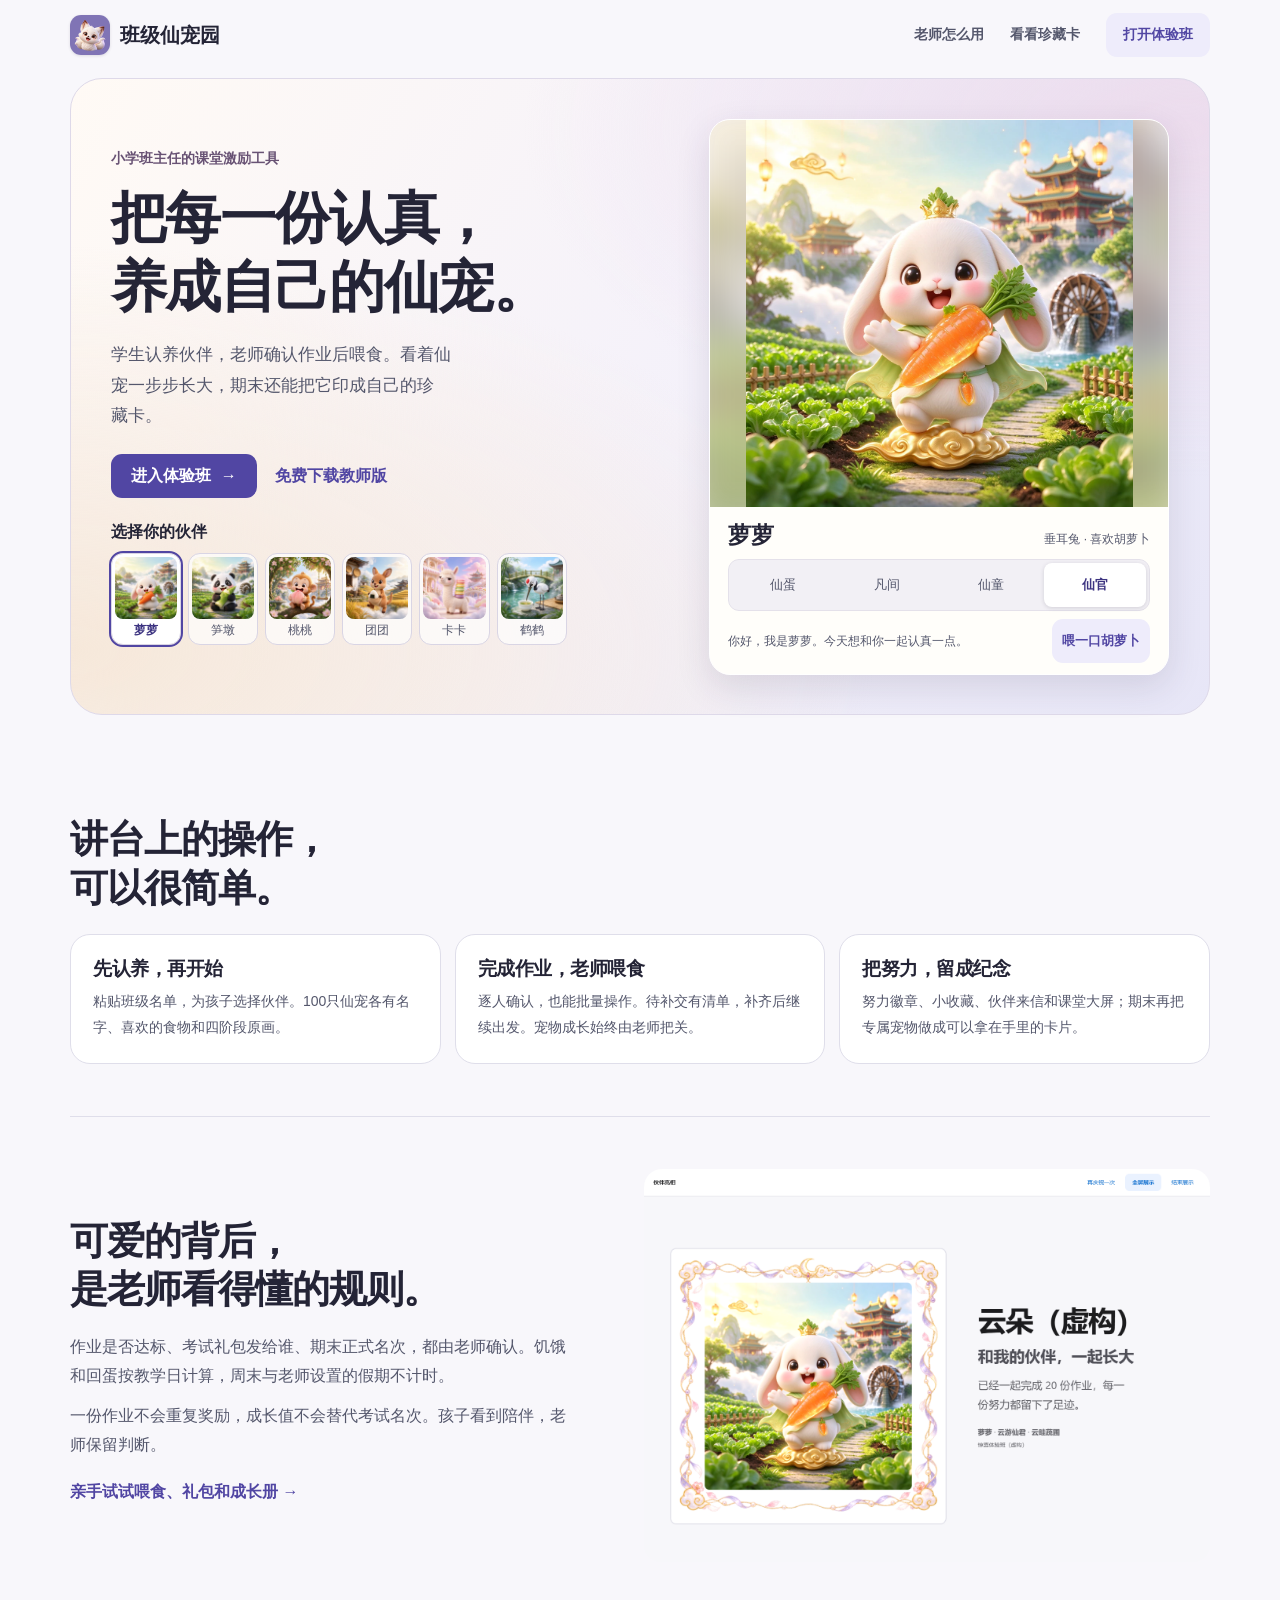
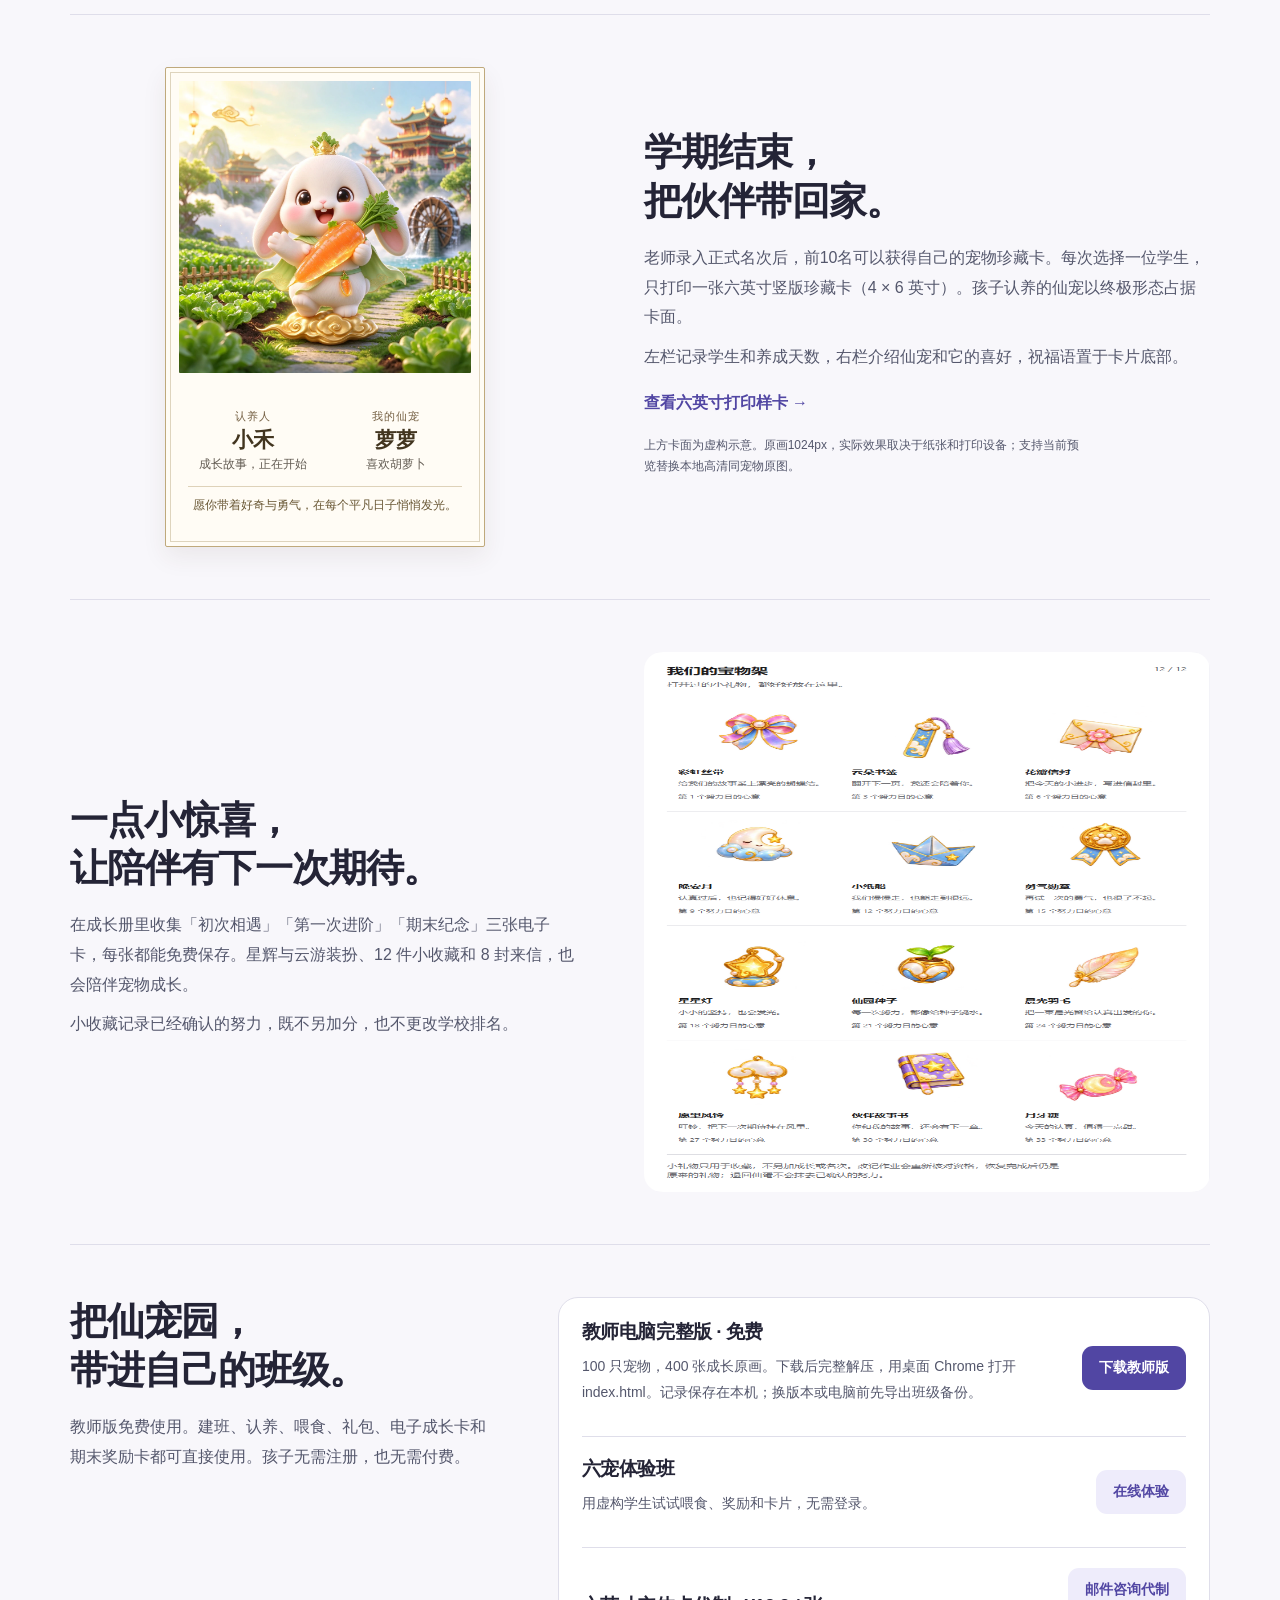
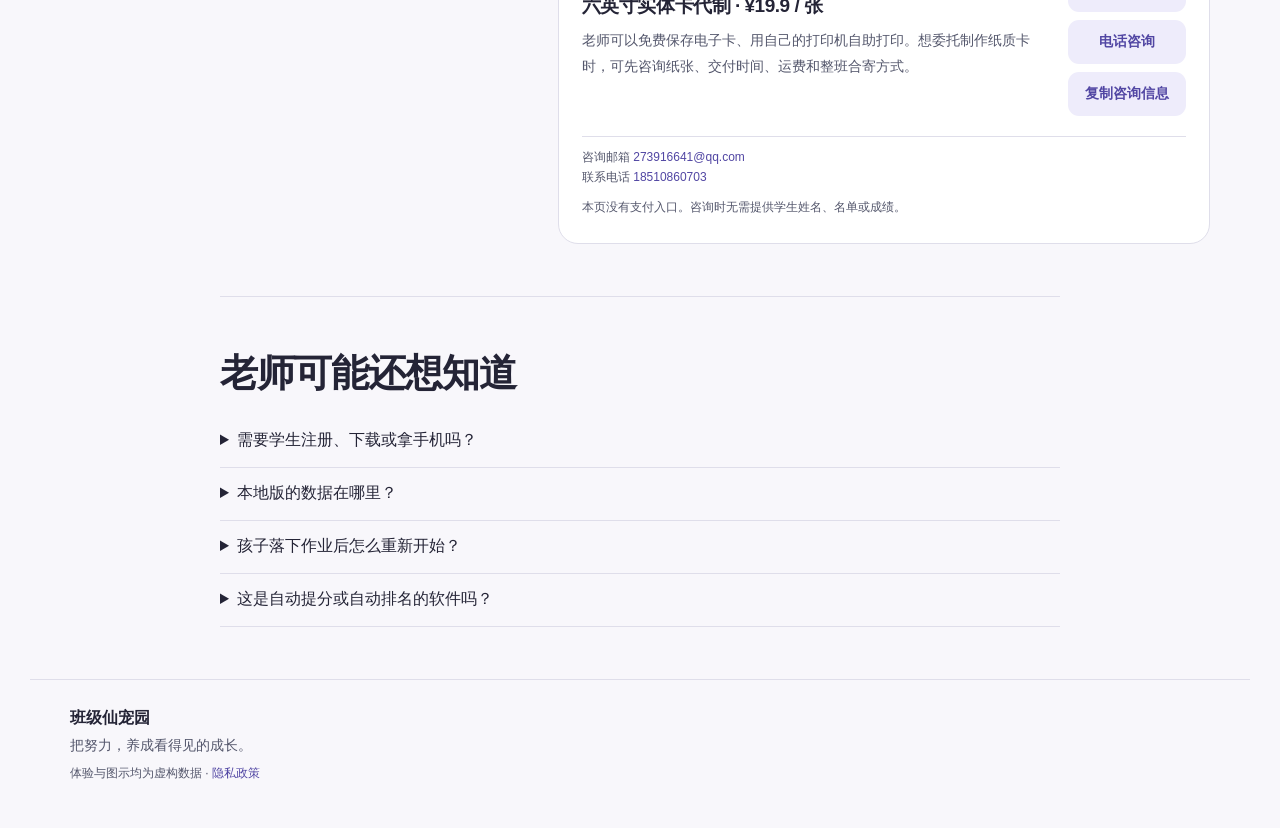
==== commit 05bb76fc: "Release-free-teacher-edition-and-growth-cards" ====
--- a/index.html
+++ b/index.html
@@ -8,7 +8,7 @@
     <p class="audience">小学班主任的课堂激励工具</p>
     <h1 id="mainTitle">把每一份认真，<br>养成自己的仙宠。</h1>
     <p class="lead">学生认养伙伴，老师确认作业后喂食。看着仙宠一步步长大，期末还能把它印成自己的珍藏卡。</p>
-    <div class="hero-actions"><a class="primary" href="demo/index.html">进入体验班 <span aria-hidden="true">→</span></a><a class="text-link" href="#how">了解课堂玩法</a></div>
+    <div class="hero-actions"><a class="primary" href="demo/index.html">进入体验班 <span aria-hidden="true">→</span></a><a class="text-link" href="#teacherDownload">免费下载教师版</a></div>
   </div>
   <div class="pet-preview">
     <div class="art-frame"><img id="mainPet" src="assets/pet-1-official.webp" width="1024" height="1024" alt="萝萝的仙官形态"></div>
@@ -23,10 +23,16 @@
 <section id="how" class="how"><h2>讲台上的操作，<br>可以很简单。</h2><div class="steps"><article><h3>先认养，再开始</h3><p>粘贴班级名单，为孩子选择伙伴。100只仙宠各有名字、喜欢的食物和四阶段原画。</p></article><article><h3>完成作业，老师喂食</h3><p>逐人确认，也能批量操作。待补交有清单，补齐后继续出发。宠物成长始终由老师把关。</p></article><article><h3>把努力，留成纪念</h3><p>努力徽章、小收藏、伙伴来信和课堂大屏；期末再把专属宠物做成可以拿在手里的卡片。</p></article></div></section>
 <section class="proof"><div><h2>可爱的背后，<br>是老师看得懂的规则。</h2><p>作业是否达标、考试礼包发给谁、期末正式名次，都由老师确认。饥饿和回蛋按教学日计算，周末与老师设置的假期不计时。</p><p>一份作业不会重复奖励，成长值不会替代考试名次。孩子看到陪伴，老师保留判断。</p><a class="text-link" href="demo/index.html">亲手试试喂食、礼包和成长册 →</a></div><img src="assets/classroom.png" width="1440" height="1000" loading="lazy" alt="虚构学生的伙伴大屏展示，完整宠物原画与表扬文字"></section>
 <section id="card" class="card-story"><figure class="card-picture" aria-label="虚构学生的六英寸竖版卡片示意"><img id="cardPet" src="assets/pet-1-official.webp" width="1024" height="1024" loading="lazy" alt="萝萝的仙官终极原画"><figcaption><div class="card-owner"><span>认养人</span><strong id="cardOwner">小禾</strong><small id="cardGrowth">成长故事，正在开始</small></div><div class="card-companion"><span>我的仙宠</span><strong id="cardPetName">萝萝</strong><small id="cardPetFood">喜欢胡萝卜</small></div><p id="cardBlessing">愿你带着好奇与勇气，在每个平凡日子悄悄发光。</p></figcaption></figure><div><h2>学期结束，<br>把伙伴带回家。</h2><p>老师录入正式名次后，前10名可以获得自己的宠物珍藏卡。每次选择一位学生，只打印一张六英寸竖版珍藏卡（4 × 6 英寸）。孩子认养的仙宠以终极形态占据卡面。</p><p>左栏记录学生和养成天数，右栏介绍仙宠和它的喜好，祝福语置于卡片底部。</p><a class="text-link" href="assets/单张卡样例.pdf" target="_blank" rel="noopener">查看六英寸打印样卡 →</a><p class="caption">上方卡面为虚构示意。原画1024px，实际效果取决于纸张和打印设备；支持当前预览替换本地高清同宠物原图。</p></div></section>
-<section class="collection-story"><div><h2>一点小惊喜，<br>让陪伴有下一次期待。</h2><p>星辉与云游进阶装扮、12件不重复的小收藏、8封事件来信，还有摸摸伙伴时的可爱回应。</p><p>小收藏记录已经确认的努力，既不另加分，也不更改学校排名。</p></div><img src="assets/collection.png" width="694" height="1246" loading="lazy" alt="12件收藏插画：丝带、书签、信封、月亮、纸船、勋章等"></section>
-<section id="offer" class="offer"><div><h2>先在自己的班里，<br>试着用起来。</h2><p>免费体验班收录6只伙伴，用虚构学生演示主要流程。教师本地版提供100只宠物、400张成长原画和完整班级工具。</p></div><div class="offer-body"><div class="offer-line"><div><h3>6只伙伴体验班</h3><p>先看看学生认养、作业喂食、礼包、成长与卡片。</p></div><a class="primary" href="demo/index.html">免费体验</a></div><div class="offer-line"><div><h3>教师本地版 · 试销 ¥19.9</h3><p>单台电脑浏览器使用，记录保存在本机，支持导出备份。当前版本单班使用授权；云同步与多人协作另行建设。</p></div><div class="offer-contact"><a class="primary" id="emailPurchase" href="mailto:273916641@qq.com?subject=%E5%92%A8%E8%AF%A2%E8%B4%AD%E4%B9%B0%E7%8F%AD%E7%BA%A7%E4%BB%99%E5%AE%A0%E5%9B%AD%E6%95%99%E5%B8%88%E6%9C%AC%E5%9C%B0%E7%89%88&amp;body=%E6%82%A8%E5%A5%BD%EF%BC%8C%E6%88%91%E6%83%B3%E4%BA%86%E8%A7%A319.9%E5%85%83%E8%AF%95%E9%94%80%E7%9A%84%E7%8F%AD%E7%BA%A7%E4%BB%99%E5%AE%A0%E5%9B%AD%E6%95%99%E5%B8%88%E6%9C%AC%E5%9C%B0%E7%89%88%EF%BC%88%E5%BD%93%E5%89%8D%E7%89%88%E6%9C%AC%E3%80%81%E5%8D%95%E8%80%81%E5%B8%88%E5%8D%95%E7%8F%AD%EF%BC%89%E3%80%82%E8%AF%B7%E5%85%88%E7%A1%AE%E8%AE%A4%E9%80%82%E7%94%A8%E7%94%B5%E8%84%91%E3%80%81%E4%BA%A4%E4%BB%98%E6%96%B9%E5%BC%8F%E3%80%81%E5%94%AE%E5%90%8E%E8%8C%83%E5%9B%B4%E5%92%8C%E4%BB%98%E6%AC%BE%E4%BF%A1%E6%81%AF%E3%80%82%E8%AF%B7%E5%8B%BF%E5%9C%A8%E9%82%AE%E4%BB%B6%E4%B8%AD%E5%8F%91%E9%80%81%E5%AD%A6%E7%94%9F%E7%9C%9F%E5%AE%9E%E5%90%8D%E5%8D%95%E3%80%82">邮件咨询购买</a><a class="secondary" id="phonePurchase" href="tel:+8618510860703">电话咨询</a><button class="secondary" id="interestButton">复制咨询信息</button></div></div><div id="interestBox" hidden><label for="interestText">复制后发送至 273916641@qq.com，也可拨打 18510860703 咨询</label><textarea id="interestText" rows="4" readonly>我想了解“班级仙宠园”教师本地版：请发我当前试销报价、完整交付内容、使用要求与售后范围。我已经体验过示例班级。
-咨询邮箱：273916641@qq.com
-联系电话：18510860703</textarea><p id="copyStatus" role="status"></p></div><p class="caption contact-details">咨询邮箱：<a href="mailto:273916641@qq.com">273916641@qq.com</a><br>联系电话：<a href="tel:+8618510860703">18510860703</a></p><p class="caption">先确认电脑适用性、交付方式和售后，再付款；本页不收款、不收集学生信息，发出咨询不代表已下单。</p></div></section>
+<section class="collection-story"><div><h2>一点小惊喜，<br>让陪伴有下一次期待。</h2><p>在成长册里收集「初次相遇」「第一次进阶」「期末纪念」三张电子卡，每张都能免费保存。星辉与云游装扮、12 件小收藏和 8 封来信，也会陪伴宠物成长。</p><p>小收藏记录已经确认的努力，既不另加分，也不更改学校排名。</p></div><img src="assets/collection.png" width="694" height="1246" loading="lazy" alt="12件收藏插画：丝带、书签、信封、月亮、纸船、勋章等"></section>
+<section id="offer" class="offer"><div><h2>把仙宠园，<br>带进自己的班级。</h2><p>教师版免费使用。建班、认养、喂食、礼包、电子成长卡和期末奖励卡都可直接使用。孩子无需注册，也无需付费。</p></div>
+<div class="offer-body">
+ <div class="offer-line" id="teacherDownload"><div><h3>教师电脑完整版 · 免费</h3><p>100 只宠物，400 张成长原画。下载后完整解压，用桌面 Chrome 打开 index.html。记录保存在本机；换版本或电脑前先导出班级备份。</p></div><a class="primary" href="downloads/teacher-offline.zip" download>下载教师版</a></div>
+ <div class="offer-line"><div><h3>六宠体验班</h3><p>用虚构学生试试喂食、奖励和卡片，无需登录。</p></div><a class="secondary" href="demo/index.html">在线体验</a></div>
+ <div class="offer-line"><div><h3>六英寸实体卡代制 · ¥19.9 / 张</h3><p>老师可以免费保存电子卡、用自己的打印机自助打印。想委托制作纸质卡时，可先咨询纸张、交付时间、运费和整班合寄方式。</p></div><div class="offer-contact"><a class="secondary" id="emailPurchase" href="mailto:273916641@qq.com?subject=%E5%92%A8%E8%AF%A2%E7%8F%AD%E7%BA%A7%E4%BB%99%E5%AE%A0%E5%9B%AD%E5%85%AD%E8%8B%B1%E5%AF%B8%E5%AE%9E%E4%BD%93%E5%8D%A1%E4%BB%A3%E5%88%B6&amp;body=%E6%82%A8%E5%A5%BD%EF%BC%8C%E6%88%91%E6%83%B3%E4%BA%86%E8%A7%A3%E5%85%AD%E8%8B%B1%E5%AF%B8%E5%AE%9E%E4%BD%93%E5%8D%A1%E7%9A%84%E7%BA%B8%E5%BC%A0%E3%80%81%E5%88%B6%E4%BD%9C%E5%91%A8%E6%9C%9F%E3%80%81%E6%AF%8F%E5%BC%A0%2019.9%20%E5%85%83%E7%9A%84%E4%BB%B7%E6%A0%BC%EF%BC%8C%E4%BB%A5%E5%8F%8A%E8%BF%90%E8%B4%B9%E5%92%8C%E6%95%B4%E7%8F%AD%E5%90%88%E5%AF%84%E6%96%B9%E5%BC%8F%E3%80%82">邮件咨询代制</a><a class="secondary" id="phonePurchase" href="tel:+8618510860703">电话咨询</a><button class="secondary" id="interestButton">复制咨询信息</button></div></div>
+ <div id="interestBox" hidden><label for="interestText">实体卡代制咨询</label><textarea id="interestText" rows="4" readonly>您好，我想了解六英寸实体卡的纸张、制作周期、每张 19.9 元的价格，以及运费和整班合寄方式。
+咨询邮箱 273916641@qq.com
+联系电话 18510860703</textarea><p id="copyStatus" role="status"></p></div><p class="caption contact-details">咨询邮箱 <a href="mailto:273916641@qq.com">273916641@qq.com</a><br>联系电话 <a href="tel:+8618510860703">18510860703</a></p><p class="caption">本页没有支付入口。咨询时无需提供学生姓名、名单或成绩。</p>
+</div></section>
 <section class="faq"><h2>老师可能还想知道</h2><details><summary>需要学生注册、下载或拿手机吗？</summary><p>不需要。主要操作由老师在电脑上完成，可以用教室大屏展示伙伴和表扬。</p></details><details><summary>本地版的数据在哪里？</summary><p>保存在这台电脑、这个浏览器内。请定期导出班级备份；清理浏览器数据、换浏览器或换电脑时，需要用备份恢复。本地版不自动跨设备同步。</p></details><details><summary>孩子落下作业后怎么重新开始？</summary><p>老师确认补交后可以继续喂食；三教学日饥饿回蛋的默认规则可调整。过往已确认的努力与收藏保留。老师应结合孩子的具体情况使用工具。</p></details><details><summary>这是自动提分或自动排名的软件吗？</summary><p>它是课堂激励与陪伴工具，成绩效果需要真实班级使用后验证。考试奖励和学校正式名次由老师确认，软件不自动替老师评价学生。</p></details></section>
-</main><footer><strong>班级仙宠园</strong><p>把努力，养成看得见的成长。</p><span>体验与图示均为虚构数据 · 当前版本展示</span></footer>
+</main><footer><strong>班级仙宠园</strong><p>把努力，养成看得见的成长。</p><span>体验与图示均为虚构数据 · <a href="privacy.html">隐私政策</a></span></footer>
 <script src="pet-samples.js"></script><script src="sales.js"></script></body></html>
